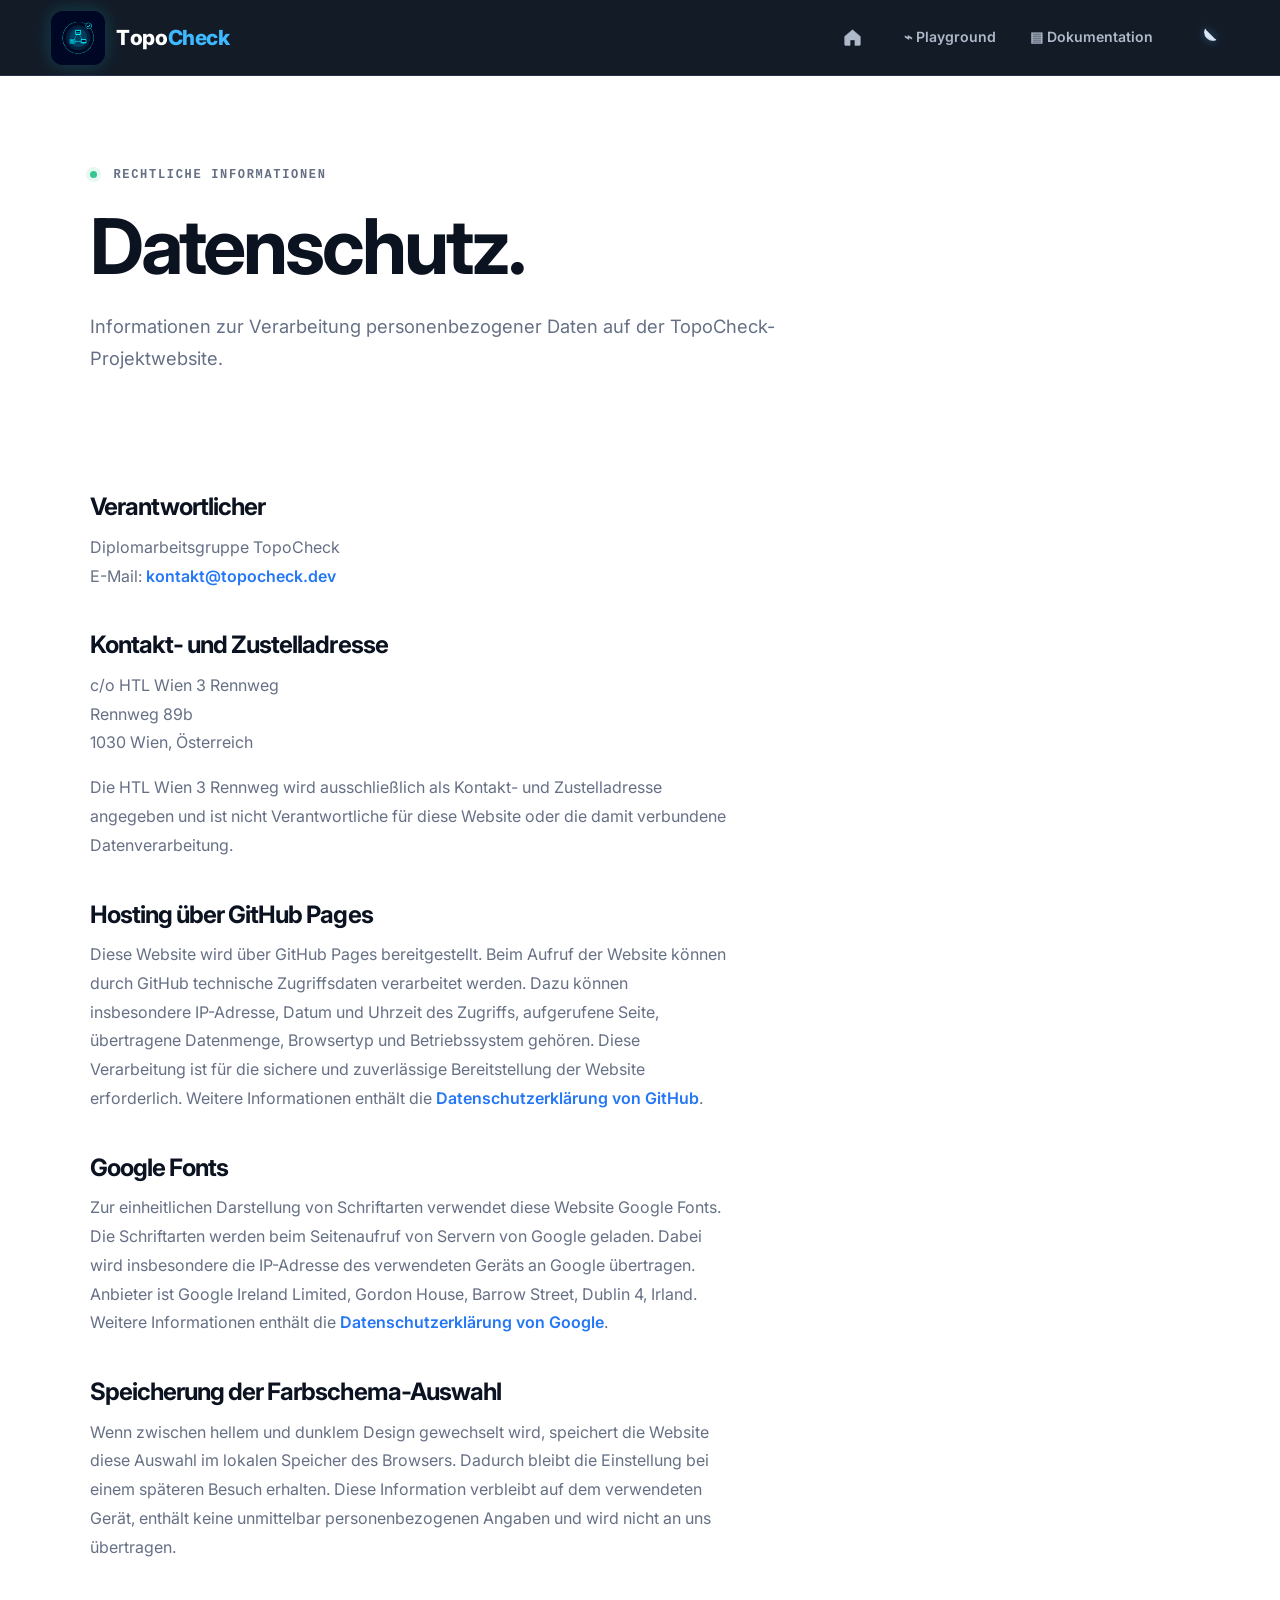
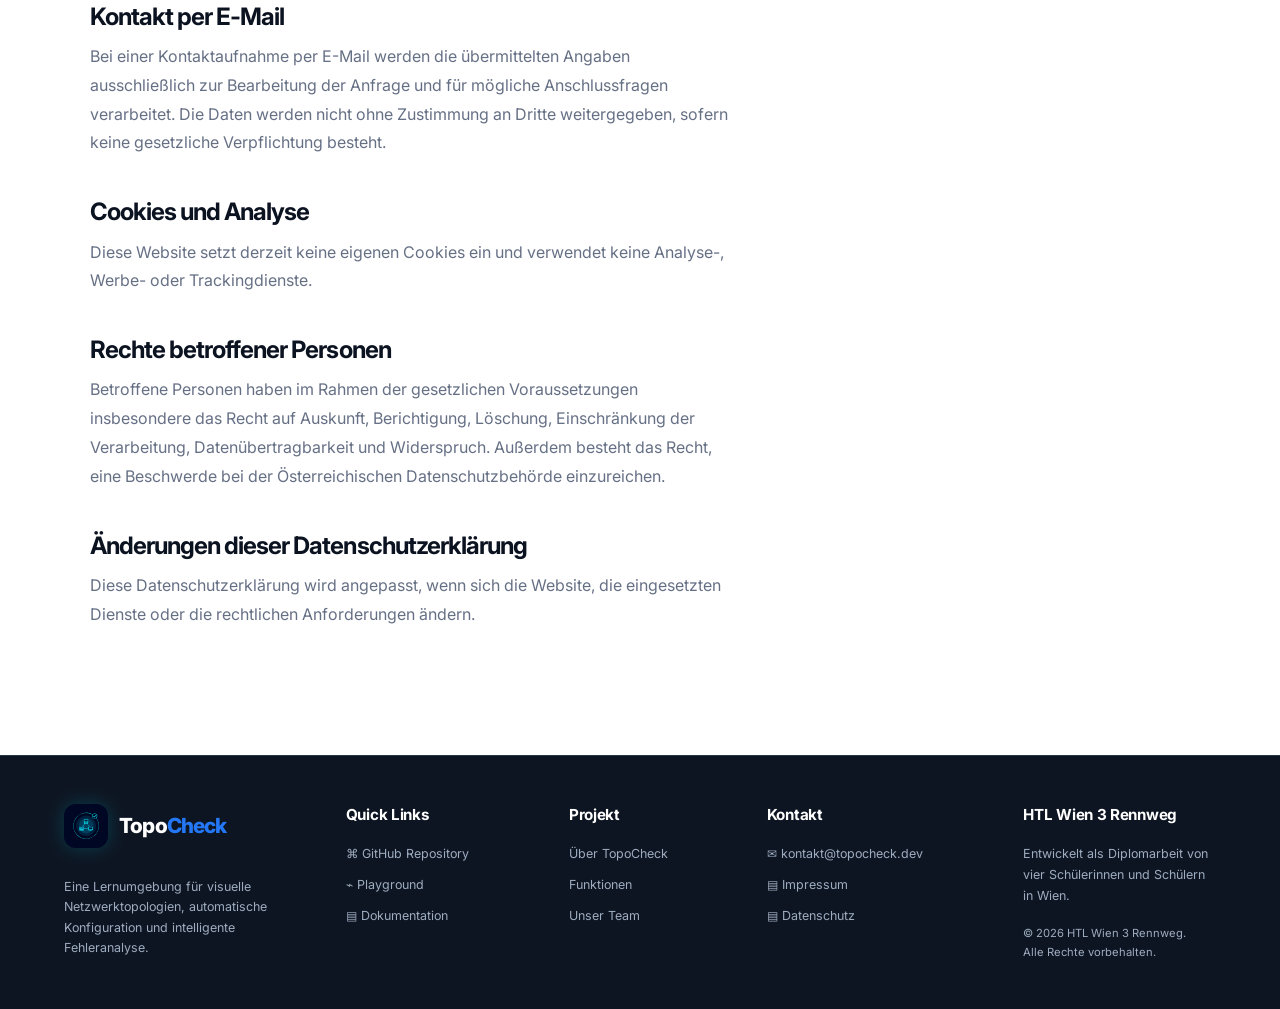
==== datenschutz/index.html @ 65809955 "hintergrund effekt wieder entfernt" ====
<!DOCTYPE html>
<html lang="de">
<head>
    <meta charset="UTF-8">
    <meta name="viewport" content="width=device-width, initial-scale=1.0">
    <meta name="description" content="Datenschutzerklärung der TopoCheck Projektwebsite.">
    <title>Datenschutz | TopoCheck</title>
    <link rel="icon" href="../assets/images/logo/TopoCheck_Logo_mitHintergrund.svg" type="image/svg+xml">
    <link rel="preconnect" href="https://fonts.googleapis.com">
    <link rel="preconnect" href="https://fonts.gstatic.com" crossorigin>
    <link href="https://fonts.googleapis.com/css2?family=IBM+Plex+Mono:wght@400;500;600&family=Inter:wght@400;500;600;700;800&display=swap" rel="stylesheet">
    <link rel="stylesheet" href="../assets/css/base.css?v=20260817-5">
    <link rel="stylesheet" href="../assets/css/components.css?v=20260817-3">
    <link rel="stylesheet" href="../assets/css/animations.css?v=20260816-4">
    <link rel="stylesheet" href="../assets/css/responsive.css?v=20260816-3">
    <script src="../assets/js/main.js?v=20260817-3" defer></script>
</head>
<body>
    <header class="site-header"><a class="brand" href="../" aria-label="TopoCheck Startseite"><img
                class="brand-logo" src="../assets/images/logo/TopoCheck_Logo_mitHintergrund.svg" alt=""><span class="brand-text"><span>T</span><span>o</span><span>p</span><span>o</span><span>C</span><span>h</span><span>e</span><span>c</span><span>k</span></span></a><button
            class="menu-button" type="button" aria-label="Navigation öffnen" aria-expanded="false"
            aria-controls="main-navigation"><span></span><span></span><span></span></button>
        <nav class="main-nav" id="main-navigation"><a class="nav-home" href="../" aria-label="Startseite" title="Startseite"><svg viewBox="0 0 24 24" aria-hidden="true"><path d="M3 10.8 12 3l9 7.8v9.1a1.1 1.1 0 0 1-1.1 1.1h-5.2v-6.2H9.3V21H4.1A1.1 1.1 0 0 1 3 19.9Z"></path></svg></a><a href="../playground/">⌁ Playground</a><a href="../docs/">▤ Dokumentation</a></nav>
    </header>
    <main>
        <section class="page-hero">
            <p class="eyebrow"><span></span> RECHTLICHE INFORMATIONEN</p>
            <h1>Datenschutz.</h1>
            <p>Informationen zur Verarbeitung personenbezogener Daten auf der TopoCheck-Projektwebsite.</p>
        </section>
        <section class="legal-content">
            <h2>Verantwortlicher</h2>
            <p>Diplomarbeitsgruppe TopoCheck<br>E-Mail: <a href="mailto:kontakt@topocheck.dev">kontakt@topocheck.dev</a></p>

            <h2>Kontakt- und Zustelladresse</h2>
            <p>c/o HTL Wien 3 Rennweg<br>Rennweg 89b<br>1030 Wien, Österreich</p>
            <p>Die HTL Wien 3 Rennweg wird ausschließlich als Kontakt- und Zustelladresse angegeben und ist nicht Verantwortliche für diese Website oder die damit verbundene Datenverarbeitung.</p>

            <h2>Hosting über GitHub Pages</h2>
            <p>Diese Website wird über GitHub Pages bereitgestellt. Beim Aufruf der Website können durch GitHub technische Zugriffsdaten verarbeitet werden. Dazu können insbesondere IP-Adresse, Datum und Uhrzeit des Zugriffs, aufgerufene Seite, übertragene Datenmenge, Browsertyp und Betriebssystem gehören. Diese Verarbeitung ist für die sichere und zuverlässige Bereitstellung der Website erforderlich. Weitere Informationen enthält die <a href="https://docs.github.com/de/site-policy/privacy-policies/github-general-privacy-statement">Datenschutzerklärung von GitHub</a>.</p>

            <h2>Google Fonts</h2>
            <p>Zur einheitlichen Darstellung von Schriftarten verwendet diese Website Google Fonts. Die Schriftarten werden beim Seitenaufruf von Servern von Google geladen. Dabei wird insbesondere die IP-Adresse des verwendeten Geräts an Google übertragen. Anbieter ist Google Ireland Limited, Gordon House, Barrow Street, Dublin 4, Irland. Weitere Informationen enthält die <a href="https://policies.google.com/privacy?hl=de">Datenschutzerklärung von Google</a>.</p>

            <h2>Speicherung der Farbschema-Auswahl</h2>
            <p>Wenn zwischen hellem und dunklem Design gewechselt wird, speichert die Website diese Auswahl im lokalen Speicher des Browsers. Dadurch bleibt die Einstellung bei einem späteren Besuch erhalten. Diese Information verbleibt auf dem verwendeten Gerät, enthält keine unmittelbar personenbezogenen Angaben und wird nicht an uns übertragen.</p>

            <h2>Kontakt per E-Mail</h2>
            <p>Bei einer Kontaktaufnahme per E-Mail werden die übermittelten Angaben ausschließlich zur Bearbeitung der Anfrage und für mögliche Anschlussfragen verarbeitet. Die Daten werden nicht ohne Zustimmung an Dritte weitergegeben, sofern keine gesetzliche Verpflichtung besteht.</p>

            <h2>Cookies und Analyse</h2>
            <p>Diese Website setzt derzeit keine eigenen Cookies ein und verwendet keine Analyse-, Werbe- oder Trackingdienste.</p>

            <h2>Rechte betroffener Personen</h2>
            <p>Betroffene Personen haben im Rahmen der gesetzlichen Voraussetzungen insbesondere das Recht auf Auskunft, Berichtigung, Löschung, Einschränkung der Verarbeitung, Datenübertragbarkeit und Widerspruch. Außerdem besteht das Recht, eine Beschwerde bei der Österreichischen Datenschutzbehörde einzureichen.</p>

            <h2>Änderungen dieser Datenschutzerklärung</h2>
            <p>Diese Datenschutzerklärung wird angepasst, wenn sich die Website, die eingesetzten Dienste oder die rechtlichen Anforderungen ändern.</p>
        </section>
    </main>
    <footer class="site-footer">
        <div class="footer-column footer-about"><a class="brand" href="../"><img class="brand-logo" src="../assets/images/logo/TopoCheck_Logo_mitHintergrund.svg" alt=""><span>Topo<em>Check</em></span></a><p>Eine Lernumgebung für visuelle Netzwerktopologien, automatische Konfiguration und intelligente Fehleranalyse.</p></div>
        <div class="footer-column"><h3>Quick Links</h3><a href="https://github.com/TopoCheck/TopoCheck-Website">⌘ GitHub Repository</a><a href="../playground/">⌁ Playground</a><a href="../docs/">▤ Dokumentation</a></div>
        <div class="footer-column"><h3>Projekt</h3><a href="../#projekt">Über TopoCheck</a><a href="../#funktionen">Funktionen</a><a href="../#team">Unser Team</a></div>
        <div class="footer-column"><h3>Kontakt</h3><a href="mailto:kontakt@topocheck.dev">✉ kontakt@topocheck.dev</a><a href="../impressum/">▤ Impressum</a><a href="./">▤ Datenschutz</a></div>
        <div class="footer-column"><h3>HTL Wien 3 Rennweg</h3><p>Entwickelt als Diplomarbeit von vier Schülerinnen und Schülern in Wien.</p><p class="copyright">© <span data-current-year>2026</span> HTL Wien 3 Rennweg.<br>Alle Rechte vorbehalten.</p></div>
    </footer>
</body>
</html>
---- assets/css/base.css ----
:root {
    /* Schriftarten */
    --font-main: "Inter", Arial, Helvetica, sans-serif;
    --font-code: "JetBrains Mono", Consolas, monospace;

    /* Farben */
    --ink: #0b1220;
    --muted: #667085;
    --line: #e4e9f0;

    --blue: #2477f5;
    --blue-dark: #125fd3;
    --cyan: #54d6e8;
    --green: #35c68f;

    --white: #ffffff;
    --soft: #f5f8fc;
    --navy: #0d1728;

    --surface: #ffffff;
    --surface-secondary: #f5f8fc;

    --header-background: rgba(255, 255, 255, 0.92);

    /* Layout */
    --shadow: 0 24px 70px rgba(25, 46, 80, 0.16);
    --radius: 16px;
    --max: 1220px;
}

/* Dunkelmodus */

[data-theme="dark"] {
    color-scheme: dark;

    --ink: #edf3fc;
    --muted: #a2afc2;
    --line: #29374c;

    --blue: #5a9cff;
    --blue-dark: #3182f6;
    --cyan: #62dbea;
    --green: #50d5a2;

    --white: #0b1321;
    --soft: #111b2b;
    --navy: #080e19;

    --surface: #101a2a;
    --surface-secondary: #111b2b;

    --header-background: rgba(11, 19, 33, 0.92);

    --shadow: 0 24px 70px rgba(0, 0, 0, 0.35);
}

/* Allgemeine Einstellungen */

* {
    box-sizing: border-box;
}

html {
    scroll-behavior: smooth;
    scroll-padding-top: 90px;
}

body {
    margin: 0;

    color: var(--ink);
    background: var(--white);

    font-family: var(--font-main);
    font-size: 16px;
    font-weight: 400;
    line-height: 1.6;

    transition:
        color 0.25s ease,
        background-color 0.25s ease;
}

a {
    color: inherit;
    text-decoration: none;
}

button,
input,
select,
textarea {
    font-family: var(--font-main);
}

button {
    color: inherit;
}

img {
    display: block;
    max-width: 100%;
}

/* Überschriften */

h1,
h2,
h3,
h4,
h5,
h6 {
    margin-top: 0;

    font-family: var(--font-main);
    font-weight: 700;
    line-height: 1.1;
    letter-spacing: -0.04em;
}

h1 {
    font-size: clamp(3rem, 6vw, 5.2rem);
}

h2 {
    font-size: clamp(2.25rem, 4vw, 3.9rem);
}

h3 {
    letter-spacing: -0.02em;
}

h1 em,
h2 em,
.brand em {
    color: var(--blue);
    font-style: normal;
}

/* Absätze */

p {
    margin-top: 0;
}

/* Technische Schrift */

code,
pre,
kbd,
samp,
.eyebrow,
.section-label,
.panel-label,
.window-bar,
.valid-badge,
.technology-row span,
.device small,
.demo-node small,
.added-node small {
    font-family: var(--font-code);
}

code {
    font-size: 0.9em;
    font-weight: 500;
}

pre {
    font-family: var(--font-code);
    font-size: 0.85rem;
    font-weight: 400;
    line-height: 1.7;
    tab-size: 4;
}

pre code {
    font: inherit;
}

/* Allgemeine Seitenbereiche */

.section {
    padding: 110px max(6vw, 24px);
}

.soft {
    background: var(--soft);
}

/* Kleine Beschriftungen */

.section-label,
.panel-label {
    color: #65758d;

    font-family: var(--font-code);
    font-size: 0.73rem;
    font-weight: 600;
    line-height: 1.3;
    letter-spacing: 0.15em;
}

.eyebrow {
    font-family: var(--font-code);
    font-size: 0.75rem;
    font-weight: 600;
    letter-spacing: 0.14em;
}

.muted {
    color: var(--muted);
}

/* Textauswahl */

::selection {
    color: #0b1220;
    background: #cfe3ff;
}

/* Tastaturfokus */

:focus-visible {
    outline: 3px solid rgba(36, 119, 245, 0.32);
    outline-offset: 3px;
}

/* Dunkelmodus: Homepage */

[data-theme="dark"] .hero {
    background:
        linear-gradient(145deg,
            #0b1321 55%,
            #101d31);
}

[data-theme="dark"] .feature-card,
[data-theme="dark"] .team-card,
[data-theme="dark"] .button.secondary,
[data-theme="dark"] .technology-row span {
    background: var(--surface);
    border-color: var(--line);
}

[data-theme="dark"] .feature-card:hover,
[data-theme="dark"] .team-card:hover {
    box-shadow: 0 18px 40px rgba(0, 0, 0, 0.28);
}

[data-theme="dark"] .feature-card i {
    color: var(--blue);
    background: rgba(90, 156, 255, 0.12);
}

[data-theme="dark"] .path-card:not(.dark) {
    background:
        linear-gradient(145deg,
            #101a2a,
            #142238);

    border-color: var(--line);
}

[data-theme="dark"] .team-card div {
    color: #76adff;

    background:
        linear-gradient(145deg,
            #172a43,
            #1c3658);
}

/* Dunkelmodus: Playground */

[data-theme="dark"] .subpage {
    background: #0b1321;
}

[data-theme="dark"] .roadmap {
    background: #0b1321;
}

[data-theme="dark"] .roadmap-grid article {
    background: #111b2b;
}

/* Dunkelmodus: Dokumentation */

[data-theme="dark"] .docs-page {
    background: #0b1321;
}

[data-theme="dark"] .docs-sidebar nav a {
    color: var(--muted);
}

[data-theme="dark"] .docs-sidebar nav a:hover,
[data-theme="dark"] .docs-sidebar nav a.active {
    color: var(--blue);
    background: rgba(90, 156, 255, 0.12);
}

[data-theme="dark"] .docs-search input {
    color: var(--ink);
    background: var(--surface);
    border-color: var(--line);
}

[data-theme="dark"] .info-box {
    background: #111d30;
}

[data-theme="dark"] .doc-tags span {
    background: var(--surface);
    border-color: var(--line);
}

[data-theme="dark"] .no-results {
    background: var(--surface-secondary);
}

[data-theme="dark"] .docs-status {
    color: #f9cb69;
    background: rgba(249, 203, 105, 0.12);
}

/* Bewegungen reduzieren */

@media (prefers-reduced-motion: reduce) {
    html {
        scroll-behavior: auto;
    }

    body {
        transition: none;
    }

}
---- assets/css/components.css ----
/* Header */

.site-header {
    position: sticky;
    top: 0;
    z-index: 50;

    display: grid;
    grid-template-columns: 1fr auto auto;
    align-items: center;
    column-gap: 32px;

    height: 76px;
    padding: 0 max(4vw, 20px);

    color: #f3f7fc;
    background: rgba(10, 18, 31, 0.96);
    border-bottom: 1px solid #243249;

    backdrop-filter: blur(16px);

    transition:
        background-color 0.25s ease,
        border-color 0.25s ease;
}

/* Logo */

.brand {
    display: flex;
    align-items: center;
    justify-self: start;
    gap: 11px;

    font-family: var(--font-main);
    font-size: 1.3rem;
    font-weight: 800;
    letter-spacing: -0.04em;
}

.brand-logo {
    width: 44px;
    height: 44px;
    object-fit: contain;
    border-radius: 12px;
    image-rendering: auto;
    filter: contrast(1.12) saturate(1.12);
    box-shadow: 0 0 18px rgba(25, 210, 238, .2);
}

.site-header .brand-logo {
    width: 54px;
    height: 54px;
}

.site-header .brand-text {
    display: flex;
    gap: .02em;
}

.site-header .brand-text > span {
    display: inline-block;
    color: #ffffff;
    animation: brand-float 6s ease-in-out infinite;
}

.site-header .brand-text > span:nth-child(n + 5) {
    color: #3eb8ff;
}

.site-header .brand-text > span:nth-child(2) { animation-delay: .3s; }
.site-header .brand-text > span:nth-child(3) { animation-delay: .6s; }
.site-header .brand-text > span:nth-child(4) { animation-delay: .9s; }
.site-header .brand-text > span:nth-child(5) { animation-delay: 1.2s; }
.site-header .brand-text > span:nth-child(6) { animation-delay: 1.5s; }
.site-header .brand-text > span:nth-child(7) { animation-delay: 1.8s; }
.site-header .brand-text > span:nth-child(8) { animation-delay: 2.1s; }
.site-header .brand-text > span:nth-child(9) { animation-delay: 2.4s; }

@keyframes brand-float {
    0%, 100% { transform: translateY(0); }
    50% { transform: translateY(-10px); }
}

/* Hauptnavigation */

.main-nav {
    display: flex;
    align-items: center;
    justify-content: flex-end;
    gap: 30px;

    font-family: var(--font-main);
    font-size: 0.88rem;
    font-weight: 600;
}

.main-nav a {
    display: inline-flex;
    align-items: center;
    gap: 7px;

    padding: 9px 2px;

    color: #aeb9ca;
    white-space: nowrap;

    transition: color 0.2s ease;
}

.main-nav a:hover,
.main-nav a.active {
    color: #ffffff;
}

.main-nav .nav-home {
    padding: 9px;
}

.nav-home svg {
    width: 21px;
    height: 21px;
    fill: currentColor;
    stroke: currentColor;
    stroke-width: 0.5;
}

.main-nav .nav-contact {
    padding: 9px 16px;

    border: 1px solid var(--line);
    border-radius: 9px;

    transition:
        color 0.2s ease,
        border-color 0.2s ease,
        background-color 0.2s ease;
}

.main-nav .nav-contact:hover {
    color: var(--blue);
    background: rgba(36, 119, 245, 0.06);
    border-color: var(--blue);
}

/* Hell-/Dunkelmodus-Schalter */

.theme-toggle {
    display: grid;
    place-items: center;
    justify-self: start;

    width: 42px;
    height: 42px;
    padding: 0;

    color: #dce6f5;
    background: transparent;

    border: 0;
    border-radius: 10px;

    cursor: pointer;

    transition:
        color 0.2s ease,
        background-color 0.2s ease,
        border-color 0.2s ease,
        transform 0.2s ease;
}

.theme-toggle:hover {
    color: var(--blue);
    border-color: var(--blue);

    transform: translateY(-1px);
}

.theme-toggle svg {
    width: 20px;
    height: 20px;

    fill: none;
    stroke: currentColor;
    stroke-width: 1.8;
    stroke-linecap: round;
    stroke-linejoin: round;
}

.theme-toggle .moon-icon {
    display: block;
    width: 23px;
    height: 23px;
    fill: currentColor;
    stroke: currentColor;
    stroke-width: 1.2;
    filter: drop-shadow(0 0 4px rgba(62, 184, 255, 0.45));
}

.theme-toggle .sun-icon {
    display: none;
}

[data-theme="dark"] .theme-toggle .moon-icon {
    display: none;
}

[data-theme="dark"] .theme-toggle .sun-icon {
    display: block;
}

/* Mobiler Menübutton */

.menu-button {
    display: none;

    width: 42px;
    height: 42px;
    padding: 0;

    background: var(--surface);
    border: 1px solid var(--line);
    border-radius: 9px;

    cursor: pointer;

    place-content: center;
    gap: 4px;
}

.menu-button span {
    display: block;

    width: 18px;
    height: 2px;

    background: var(--ink);
    border-radius: 2px;
}

/* Buttons */

.button-row {
    display: flex;
    flex-wrap: wrap;
    gap: 12px;
}

.button {
    display: inline-flex;
    align-items: center;
    justify-content: center;
    gap: 20px;

    padding: 14px 20px;

    border-radius: 10px;

    font-family: var(--font-main);
    font-size: 0.9rem;
    font-weight: 600;

    transition:
        color 0.2s ease,
        background-color 0.2s ease,
        border-color 0.2s ease,
        transform 0.2s ease,
        box-shadow 0.2s ease;
}

.button.primary {
    color: #ffffff;
    background: var(--blue);

    box-shadow:
        0 10px 25px rgba(36, 119, 245, 0.24);
}

.button.primary:hover {
    background: var(--blue-dark);
    transform: translateY(-2px);
}

.button.secondary {
    color: var(--ink);
    background: var(--surface);

    border: 1px solid var(--line);
}

.button.secondary:hover {
    color: var(--blue);
    border-color: var(--blue);

    transform: translateY(-2px);
}

/* Bereichsüberschriften */

.section-heading {
    display: flex;
    align-items: end;
    justify-content: space-between;
    gap: 40px;

    max-width: var(--max);
    margin: 0 auto 54px;
}

.section-heading>p {
    max-width: 390px;
    margin-bottom: 14px;

    color: var(--muted);
}

/* Unterseiten-Header */

.page-hero {
    max-width: 1000px;
    padding: 90px max(7vw, 24px) 60px;
}

.page-hero h1 {
    margin: 20px 0;
}

.page-hero>p:last-child {
    max-width: 760px;

    color: var(--muted);

    font-size: 1.15rem;
    line-height: 1.75;
}

.legal-content {
    max-width: 820px;
    padding: 0 max(7vw, 24px) 110px;
}

.legal-content h2 {
    margin: 42px 0 12px;
    font-size: 1.5rem;
}

.legal-content p {
    color: var(--muted);
    line-height: 1.8;
}

.legal-content a {
    color: var(--blue);
    font-weight: 600;
}

/* Kleine technische Überschrift */

.eyebrow {
    color: var(--muted);

    font-family: var(--font-code);
    font-size: 0.75rem;
    font-weight: 600;
    letter-spacing: 0.14em;
}

.eyebrow span {
    display: inline-block;

    width: 7px;
    height: 7px;
    margin-right: 8px;

    background: var(--green);
    border-radius: 50%;

    box-shadow:
        0 0 0 4px rgba(53, 198, 143, 0.12);
}

/* Footer */

.site-footer {
    display: grid;
    grid-template-columns: 1.3fr .95fr .8fr 1.15fr 1.15fr;
    align-items: start;
    gap: clamp(28px, 5vw, 72px);

    padding: 48px max(5vw, 24px);

    color: #9eacbf;
    background: #0d1522;

    border-top: 1px solid #26354a;

    font-family: var(--font-main);
    font-size: 0.78rem;

    transition:
        color 0.25s ease,
        background-color 0.25s ease,
        border-color 0.25s ease;
}

.site-footer .brand {
    color: #ffffff;
    margin-bottom: 18px;
}

.footer-column {
    display: flex;
    flex-direction: column;
    align-items: flex-start;
    gap: 11px;
}

.footer-column h3 {
    margin: 3px 0 10px;
    color: #ffffff;
    font-size: .95rem;
}

.footer-column p {
    margin: 0;
    line-height: 1.65;
}

.footer-column a:not(.brand) {
    color: #9eacbf;
    transition: color .2s ease;
}

.footer-column a:not(.brand):hover {
    color: #61b5ff;
}

.footer-about p {
    max-width: 310px;
}

.footer-column .copyright {
    margin-top: 7px;
    font-size: .7rem;
}

/* Tablet und mobile Navigation */

@media (max-width: 950px) {
    .site-header {
        display: flex;
        gap: 10px;

        height: 68px;
    }

    .brand {
        order: 1;

        justify-self: auto;
        margin-right: auto;
    }

    .theme-toggle {
        order: 2;

        justify-self: auto;

        width: 40px;
        height: 40px;
    }

    .menu-button {
        order: 3;

        display: grid;
    }

    .main-nav {
        position: absolute;
        top: 67px;
        right: 18px;
        left: 18px;

        order: 4;

        display: none;
        flex-direction: column;
        align-items: stretch;
        gap: 2px;

        padding: 12px;

        background: var(--surface);
        border: 1px solid var(--line);
        border-radius: 12px;

        box-shadow: var(--shadow);
    }

    .main-nav.open {
        display: flex;
    }

    .main-nav a {
        padding: 11px 12px;
    }

    .main-nav .nav-contact {
        padding: 11px 12px;
    }

    .section-heading {
        flex-direction: column;
        align-items: flex-start;
    }
}

/* Smartphone */

@media (max-width: 620px) {
    .page-hero {
        padding:
            68px 22px 38px;
    }

    .button-row {
        flex-direction: column;
    }

    .button {
        width: 100%;
    }

    .site-footer {
        grid-template-columns: 1fr;
        gap: 34px;
    }

    .site-footer .brand {
        justify-content: flex-start;
        margin-right: 0;
    }
}

/* Kleine Smartphones */

@media (max-width: 420px) {
    .site-header {
        padding-right: 14px;
        padding-left: 14px;
    }

    .brand {
        font-size: 1.1rem;
    }

    .brand-logo {
        width: 34px;
        height: 34px;
    }

    .site-header .brand-logo {
        width: 42px;
        height: 42px;
    }

    .theme-toggle,
    .menu-button {
        width: 38px;
        height: 38px;
    }
}

/* Reduzierte Animationen */

@media (prefers-reduced-motion: reduce) {

    .button,
    .theme-toggle,
    .main-nav a,
    .site-header,
    .site-footer {
        transition: none;
    }

    .site-header .brand-text > span {
        animation: none;
    }
}
---- assets/css/animations.css ----
.reveal {
    opacity: 0;
    transform: translateY(28px);
    transition: opacity .7s ease, transform .7s ease
}

.reveal.visible {
    opacity: 1;
    transform: translateY(0)
}

.reveal-delay {
    transition-delay: .14s
}

/* Einheitlicher, weicher Leuchteffekt für alle Schaltflächen */

.button,
button {
    transition-property: color, background-color, border-color, transform, box-shadow, filter;
    transition-duration: .9s;
    transition-timing-function: ease-in-out;
    transition-delay: 0s;
}

.button:hover,
button:not(:disabled):hover {
    box-shadow: 0 10px 26px rgba(36, 119, 245, .22), 0 0 16px rgba(32, 184, 235, .16);
    filter: brightness(1.025);
}

/* Direkte Hover-Hervorhebung für sekundäre Karten und Auswahlkästchen */

.feature-card,
.team-card,
.path-card,
.device-tool {
    transition-property: color, background-color, border-color, transform, box-shadow, filter;
    transition-duration: .45s;
    transition-timing-function: ease-in-out;
    transition-delay: 0s;
}

.feature-card:hover,
.team-card:hover,
.path-card:hover,
.device-tool:not(:disabled):hover {
    border-color: rgba(36, 119, 245, .5);
    box-shadow: 0 18px 42px rgba(25, 65, 125, .16), 0 0 18px rgba(36, 119, 245, .1);
    filter: brightness(1.025);
    transform: translateY(-5px);
}

@media(prefers-reduced-motion:reduce) {
    html {
        scroll-behavior: auto
    }

    .reveal {
        opacity: 1;
        transform: none;
        transition: none
    }

    .button,
    button,
    .feature-card,
    .team-card,
    .path-card,
    .device-tool,
    .technology-row span {
        transition: none
    }
}
---- assets/css/responsive.css ----
@media(max-width:950px) {
    .menu-button {
        display: grid
    }

    .main-nav {
        display: none;
        position: absolute;
        top: 67px;
        left: auto;
        right: 18px;
        width: max-content;
        max-width: calc(100vw - 36px);
        padding: 12px;
        background: var(--surface);
        border: 1px solid var(--line);
        border-radius: 12px;
        box-shadow: var(--shadow);
        flex-direction: column;
        align-items: stretch;
        gap: 2px
    }

    .main-nav.open {
        display: flex
    }

    .main-nav a,
    .main-nav a.active {
        padding: 11px 12px;
        color: var(--blue)
    }

    .main-nav a.nav-home {
        color: var(--blue);
    }

    .main-nav a.nav-home::after {
        content: "Home";
        margin-left: 7px;
    }

    .hero {
        grid-template-columns: 1fr
    }

    .topology-window,
    .hero-logo-showcase {
        max-width: 680px;
        width: 100%;
        justify-self: center;
        transform: none
    }

    .intro {
        grid-template-columns: 1fr;
        gap: 20px
    }

    .intro-copy {
        padding-top: 0
    }

    .feature-grid,
    .team-grid,
    .roadmap-grid {
        grid-template-columns: 1fr 1fr
    }

    .section-heading {
        align-items: start;
        flex-direction: column
    }

    .path-grid {
        grid-template-columns: 1fr
    }

    .playground-shell {
        grid-template-columns: 150px 1fr;
        grid-template-rows: auto auto auto
    }

    .property-panel {
        grid-column: 1/3;
        border-left: 0;
        border-top: 1px solid #29374e;
        display: grid;
        grid-template-columns: repeat(3, 1fr);
        gap: 12px
    }

    .development-note {
        margin-top: 0
    }

    .output-panel {
        grid-column: 1/3
    }

    .docs-layout {
        grid-template-columns: 220px minmax(0, 1fr);
        gap: 35px
    }

    .site-footer {
        grid-template-columns: repeat(2, 1fr);
        gap: 38px
    }

    .site-footer .brand {
        justify-content: flex-start
    }
}

@media(max-width:620px) {
    .site-header {
        height: 68px
    }

    .section {
        padding: 78px 22px
    }

    .site-footer {
        grid-template-columns: 1fr;
        gap: 34px;
    }

    .hero {
        padding: 65px 22px
    }

    .button-row {
        flex-direction: column
    }

    .hero-stats {
        justify-content: space-between;
        gap: 10px
    }

    .hero-stats span {
        display: flex;
        flex-direction: column
    }

    .topology-window {
        height: 375px
    }

    .hero-logo-showcase {
        max-width: 440px;
    }

    .topology-graph {
        inset-inline: 8px
    }

    .device {
        width: 104px;
        padding: 8px
    }

    .router,
    .switch {
        left: calc(50% - 52px)
    }

    .client-a {
        left: calc(20% - 52px)
    }

    .client-b {
        left: calc(80% - 52px)
    }

    .feature-grid,
    .team-grid,
    .roadmap-grid {
        grid-template-columns: 1fr
    }

    .path-card {
        padding: 30px;
        min-height: 310px
    }

    .page-hero {
        padding: 68px 22px 38px
    }

    .playground-shell {
        margin: 0 12px 70px;
        display: block
    }

    .tool-panel {
        display: grid;
        grid-template-columns: repeat(3, 1fr);
        gap: 7px
    }

    .tool-panel .panel-label,
    .tool-panel .panel-hint {
        grid-column: 1/4
    }

    .device-tool {
        margin: 0;
        justify-content: center
    }

    .workspace {
        min-height: 420px
    }

    .property-panel {
        display: block
    }

    .output-panel {
        min-height: 180px
    }

    .docs-layout {
        display: block;
        padding: 35px 22px 80px
    }

    .docs-sidebar {
        position: static;
        max-height: none;
        padding: 0 0 35px
    }

    .docs-sidebar nav {
        display: grid;
        grid-template-columns: 1fr 1fr
    }

    .docs-sidebar nav p {
        grid-column: 1/3
    }

    .docs-content h2 {
        margin-top: 55px
    }
}
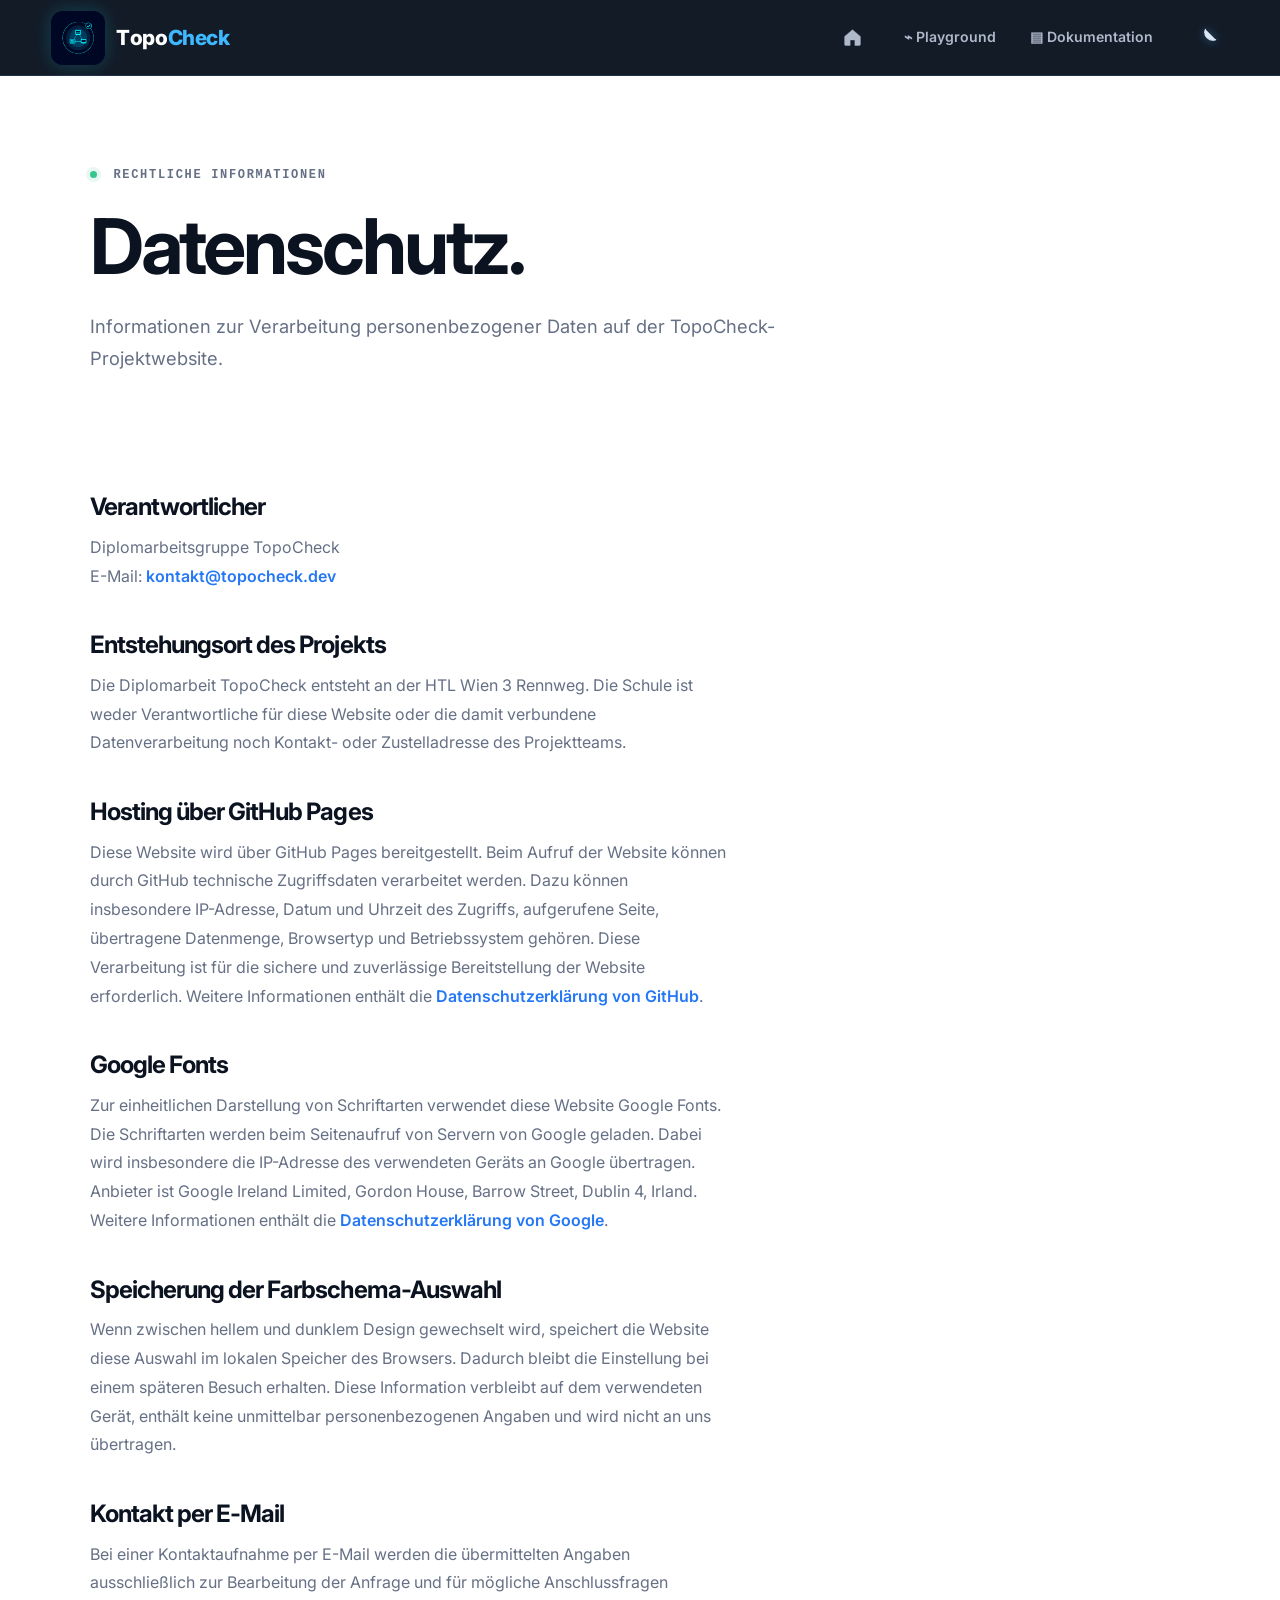
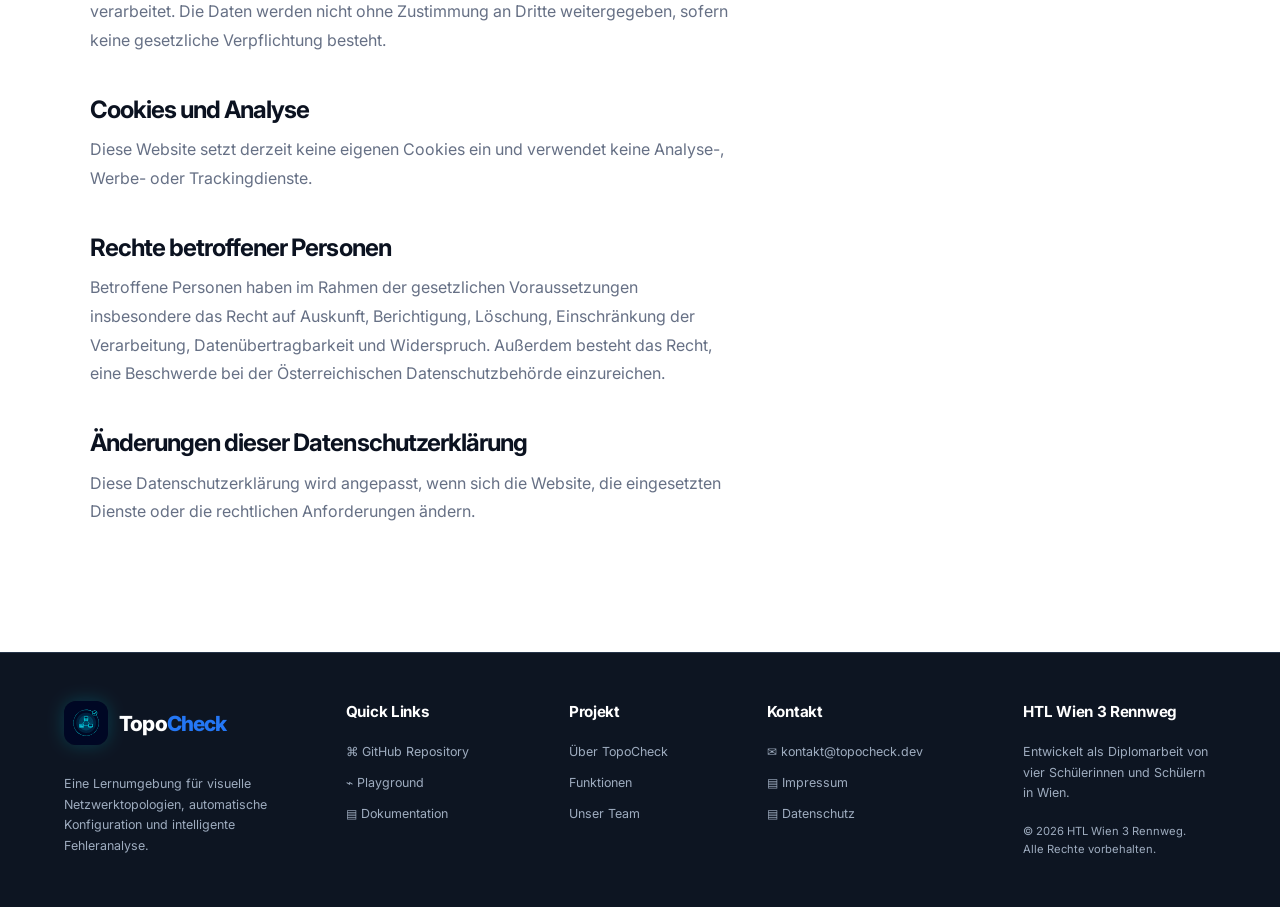
==== commit c4ebdc93: "Update privacy policy project address wording" ====
--- a/datenschutz/index.html
+++ b/datenschutz/index.html
@@ -32,9 +32,8 @@
             <h2>Verantwortlicher</h2>
             <p>Diplomarbeitsgruppe TopoCheck<br>E-Mail: <a href="mailto:kontakt@topocheck.dev">kontakt@topocheck.dev</a></p>
 
-            <h2>Kontakt- und Zustelladresse</h2>
-            <p>c/o HTL Wien 3 Rennweg<br>Rennweg 89b<br>1030 Wien, Österreich</p>
-            <p>Die HTL Wien 3 Rennweg wird ausschließlich als Kontakt- und Zustelladresse angegeben und ist nicht Verantwortliche für diese Website oder die damit verbundene Datenverarbeitung.</p>
+            <h2>Entstehungsort des Projekts</h2>
+            <p>Die Diplomarbeit TopoCheck entsteht an der HTL Wien 3 Rennweg. Die Schule ist weder Verantwortliche für diese Website oder die damit verbundene Datenverarbeitung noch Kontakt- oder Zustelladresse des Projektteams.</p>
 
             <h2>Hosting über GitHub Pages</h2>
             <p>Diese Website wird über GitHub Pages bereitgestellt. Beim Aufruf der Website können durch GitHub technische Zugriffsdaten verarbeitet werden. Dazu können insbesondere IP-Adresse, Datum und Uhrzeit des Zugriffs, aufgerufene Seite, übertragene Datenmenge, Browsertyp und Betriebssystem gehören. Diese Verarbeitung ist für die sichere und zuverlässige Bereitstellung der Website erforderlich. Weitere Informationen enthält die <a href="https://docs.github.com/de/site-policy/privacy-policies/github-general-privacy-statement">Datenschutzerklärung von GitHub</a>.</p>
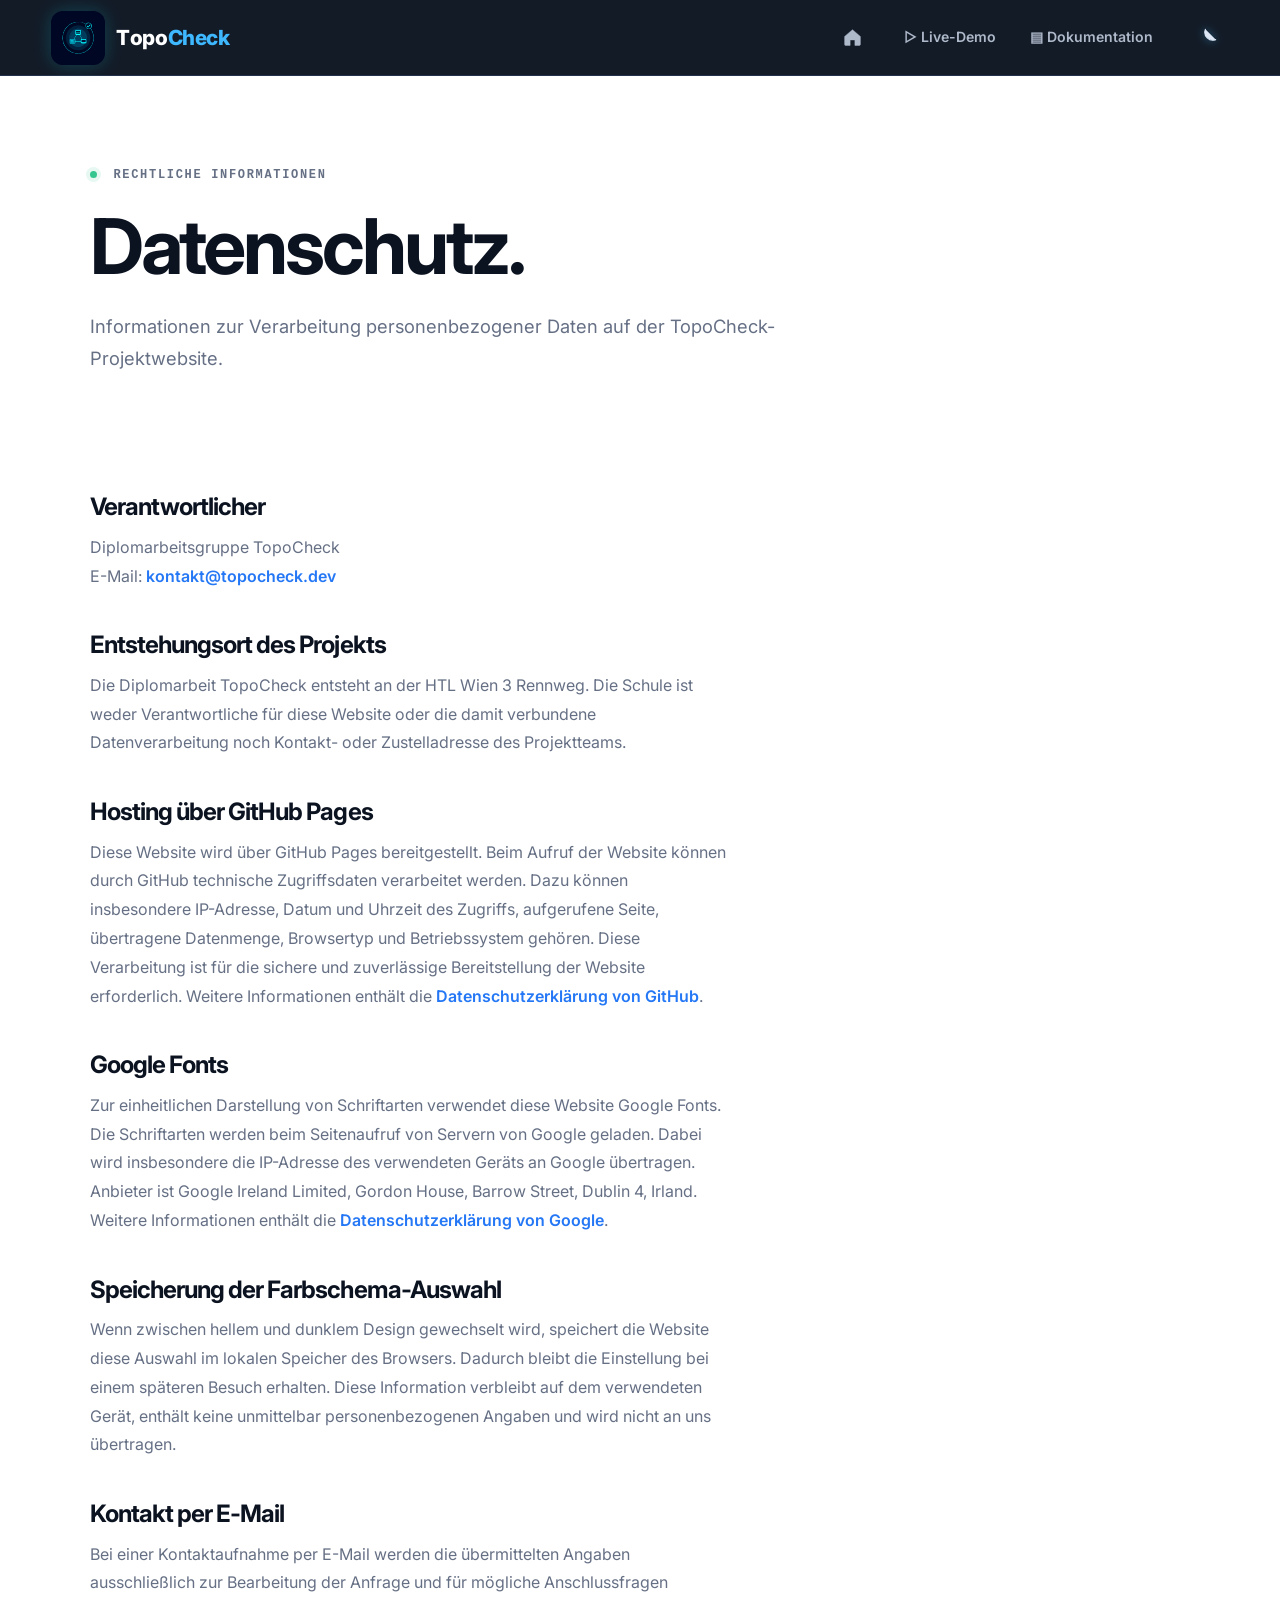
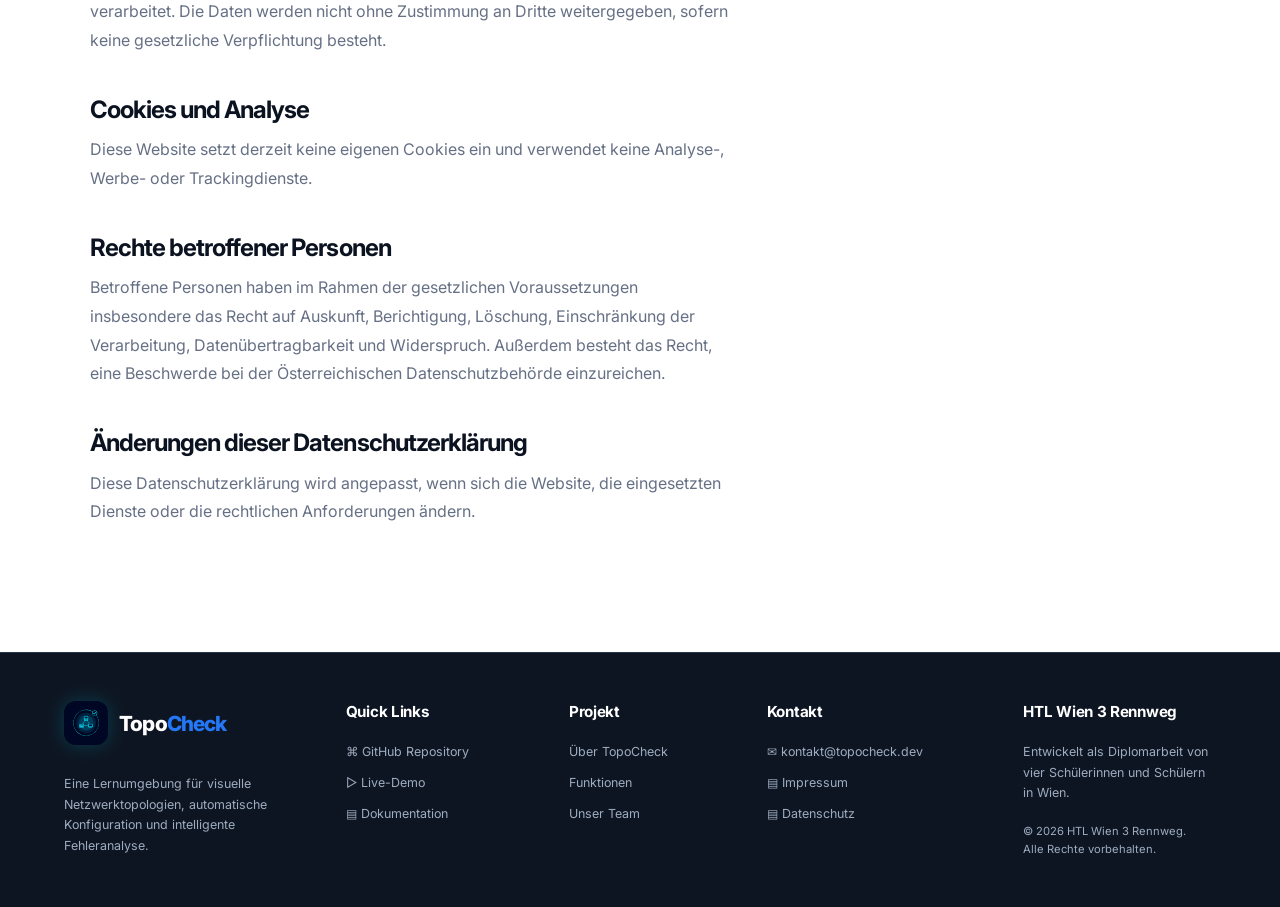
==== commit 38c46322: "Replace playground with live demo video placeholder" ====
--- a/datenschutz/index.html
+++ b/datenschutz/index.html
@@ -20,7 +20,7 @@
                 class="brand-logo" src="../assets/images/logo/TopoCheck_Logo_mitHintergrund.svg" alt=""><span class="brand-text"><span>T</span><span>o</span><span>p</span><span>o</span><span>C</span><span>h</span><span>e</span><span>c</span><span>k</span></span></a><button
             class="menu-button" type="button" aria-label="Navigation öffnen" aria-expanded="false"
             aria-controls="main-navigation"><span></span><span></span><span></span></button>
-        <nav class="main-nav" id="main-navigation"><a class="nav-home" href="../" aria-label="Startseite" title="Startseite"><svg viewBox="0 0 24 24" aria-hidden="true"><path d="M3 10.8 12 3l9 7.8v9.1a1.1 1.1 0 0 1-1.1 1.1h-5.2v-6.2H9.3V21H4.1A1.1 1.1 0 0 1 3 19.9Z"></path></svg></a><a href="../playground/">⌁ Playground</a><a href="../docs/">▤ Dokumentation</a></nav>
+        <nav class="main-nav" id="main-navigation"><a class="nav-home" href="../" aria-label="Startseite" title="Startseite"><svg viewBox="0 0 24 24" aria-hidden="true"><path d="M3 10.8 12 3l9 7.8v9.1a1.1 1.1 0 0 1-1.1 1.1h-5.2v-6.2H9.3V21H4.1A1.1 1.1 0 0 1 3 19.9Z"></path></svg></a><a href="../playground/">▷ Live-Demo</a><a href="../docs/">▤ Dokumentation</a></nav>
     </header>
     <main>
         <section class="page-hero">
@@ -36,10 +36,10 @@
             <p>Die Diplomarbeit TopoCheck entsteht an der HTL Wien 3 Rennweg. Die Schule ist weder Verantwortliche für diese Website oder die damit verbundene Datenverarbeitung noch Kontakt- oder Zustelladresse des Projektteams.</p>
 
             <h2>Hosting über GitHub Pages</h2>
-            <p>Diese Website wird über GitHub Pages bereitgestellt. Beim Aufruf der Website können durch GitHub technische Zugriffsdaten verarbeitet werden. Dazu können insbesondere IP-Adresse, Datum und Uhrzeit des Zugriffs, aufgerufene Seite, übertragene Datenmenge, Browsertyp und Betriebssystem gehören. Diese Verarbeitung ist für die sichere und zuverlässige Bereitstellung der Website erforderlich. Weitere Informationen enthält die <a href="https://docs.github.com/de/site-policy/privacy-policies/github-general-privacy-statement">Datenschutzerklärung von GitHub</a>.</p>
+            <p>Diese Website wird über GitHub Pages bereitgestellt. Beim Aufruf der Website können durch GitHub technische Zugriffsdaten verarbeitet werden. Dazu können insbesondere IP-Adresse, Datum und Uhrzeit des Zugriffs, aufgerufene Seite, übertragene Datenmenge, Browsertyp und Betriebssystem gehören. Diese Verarbeitung ist für die sichere und zuverlässige Bereitstellung der Website erforderlich. Weitere Informationen enthält die <a href="https://docs.github.com/de/site-policy/privacy-policies/github-general-privacy-statement" target="_blank" rel="noopener noreferrer">Datenschutzerklärung von GitHub</a>.</p>
 
             <h2>Google Fonts</h2>
-            <p>Zur einheitlichen Darstellung von Schriftarten verwendet diese Website Google Fonts. Die Schriftarten werden beim Seitenaufruf von Servern von Google geladen. Dabei wird insbesondere die IP-Adresse des verwendeten Geräts an Google übertragen. Anbieter ist Google Ireland Limited, Gordon House, Barrow Street, Dublin 4, Irland. Weitere Informationen enthält die <a href="https://policies.google.com/privacy?hl=de">Datenschutzerklärung von Google</a>.</p>
+            <p>Zur einheitlichen Darstellung von Schriftarten verwendet diese Website Google Fonts. Die Schriftarten werden beim Seitenaufruf von Servern von Google geladen. Dabei wird insbesondere die IP-Adresse des verwendeten Geräts an Google übertragen. Anbieter ist Google Ireland Limited, Gordon House, Barrow Street, Dublin 4, Irland. Weitere Informationen enthält die <a href="https://policies.google.com/privacy?hl=de" target="_blank" rel="noopener noreferrer">Datenschutzerklärung von Google</a>.</p>
 
             <h2>Speicherung der Farbschema-Auswahl</h2>
             <p>Wenn zwischen hellem und dunklem Design gewechselt wird, speichert die Website diese Auswahl im lokalen Speicher des Browsers. Dadurch bleibt die Einstellung bei einem späteren Besuch erhalten. Diese Information verbleibt auf dem verwendeten Gerät, enthält keine unmittelbar personenbezogenen Angaben und wird nicht an uns übertragen.</p>
@@ -59,7 +59,7 @@
     </main>
     <footer class="site-footer">
         <div class="footer-column footer-about"><a class="brand" href="../"><img class="brand-logo" src="../assets/images/logo/TopoCheck_Logo_mitHintergrund.svg" alt=""><span>Topo<em>Check</em></span></a><p>Eine Lernumgebung für visuelle Netzwerktopologien, automatische Konfiguration und intelligente Fehleranalyse.</p></div>
-        <div class="footer-column"><h3>Quick Links</h3><a href="https://github.com/TopoCheck/TopoCheck-Website">⌘ GitHub Repository</a><a href="../playground/">⌁ Playground</a><a href="../docs/">▤ Dokumentation</a></div>
+        <div class="footer-column"><h3>Quick Links</h3><a href="https://github.com/TopoCheck/TopoCheck-Extension" target="_blank" rel="noopener noreferrer">⌘ GitHub Repository</a><a href="../playground/">▷ Live-Demo</a><a href="../docs/">▤ Dokumentation</a></div>
         <div class="footer-column"><h3>Projekt</h3><a href="../#projekt">Über TopoCheck</a><a href="../#funktionen">Funktionen</a><a href="../#team">Unser Team</a></div>
         <div class="footer-column"><h3>Kontakt</h3><a href="mailto:kontakt@topocheck.dev">✉ kontakt@topocheck.dev</a><a href="../impressum/">▤ Impressum</a><a href="./">▤ Datenschutz</a></div>
         <div class="footer-column"><h3>HTL Wien 3 Rennweg</h3><p>Entwickelt als Diplomarbeit von vier Schülerinnen und Schülern in Wien.</p><p class="copyright">© <span data-current-year>2026</span> HTL Wien 3 Rennweg.<br>Alle Rechte vorbehalten.</p></div>
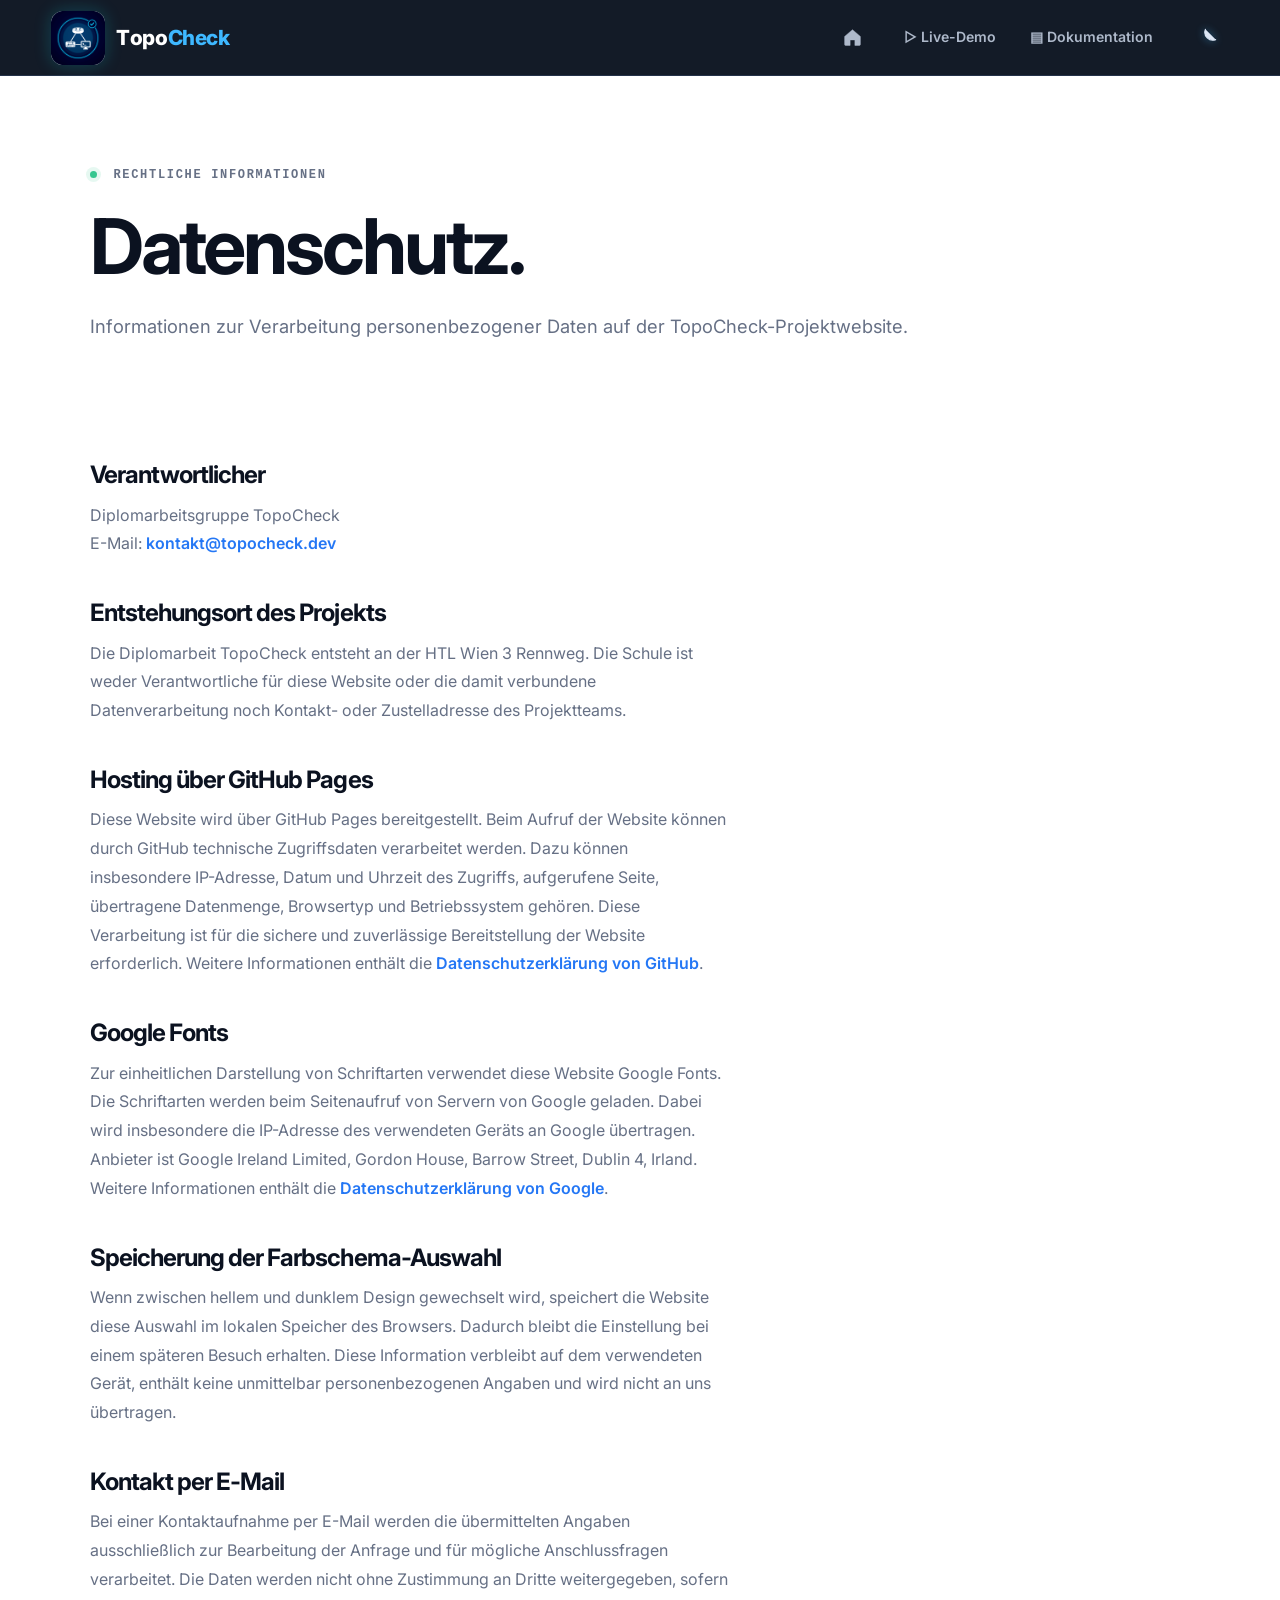
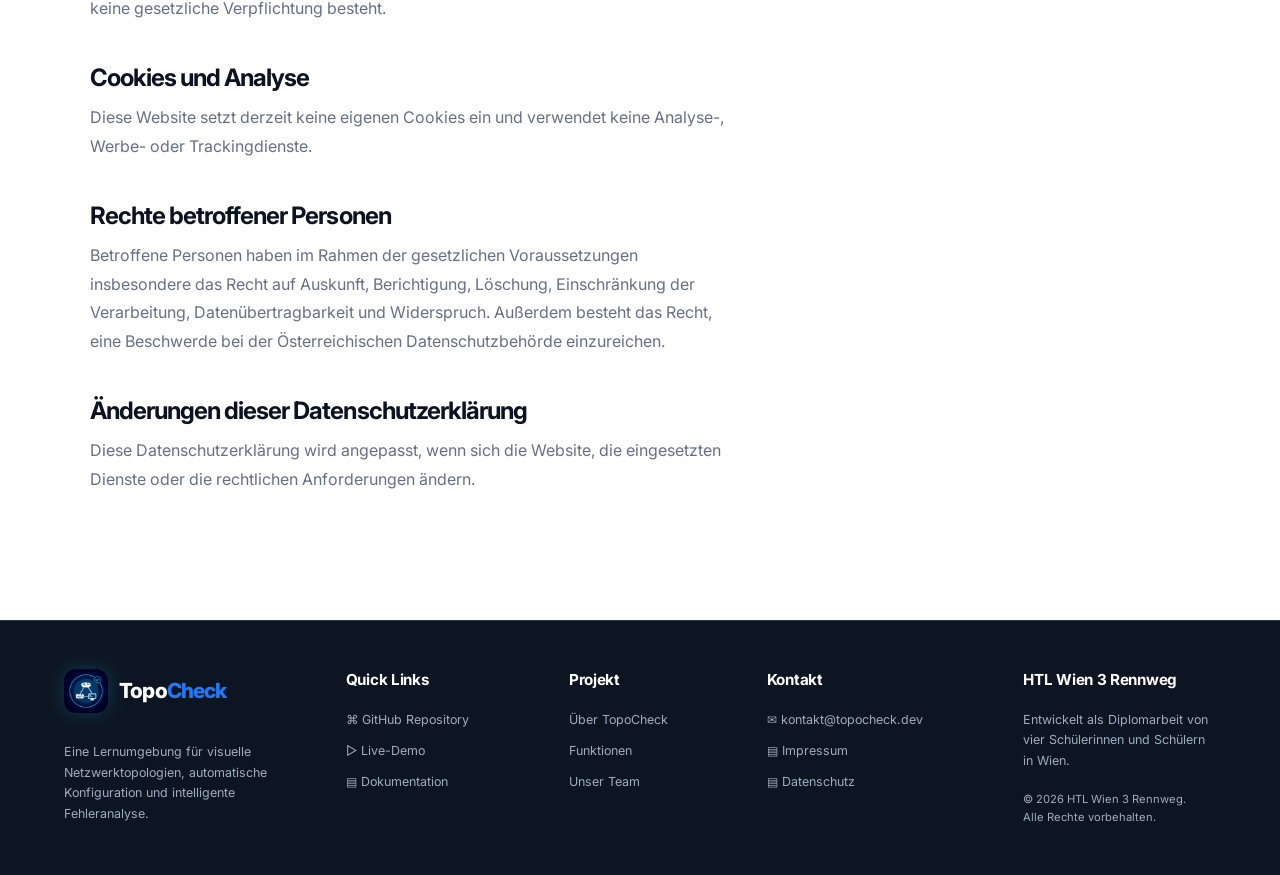
==== commit dd2fc6c4: "Replace website logo" ====
--- a/datenschutz/index.html
+++ b/datenschutz/index.html
@@ -5,7 +5,7 @@
     <meta name="viewport" content="width=device-width, initial-scale=1.0">
     <meta name="description" content="Datenschutzerklärung der TopoCheck Projektwebsite.">
     <title>Datenschutz | TopoCheck</title>
-    <link rel="icon" href="../assets/images/logo/TopoCheck_Logo_mitHintergrund.svg" type="image/svg+xml">
+    <link rel="icon" href="../assets/images/logo/dark_logo.jpeg" type="image/jpeg">
     <link rel="preconnect" href="https://fonts.googleapis.com">
     <link rel="preconnect" href="https://fonts.gstatic.com" crossorigin>
     <link href="https://fonts.googleapis.com/css2?family=IBM+Plex+Mono:wght@400;500;600&family=Inter:wght@400;500;600;700;800&display=swap" rel="stylesheet">
@@ -17,7 +17,7 @@
 </head>
 <body>
     <header class="site-header"><a class="brand" href="../" aria-label="TopoCheck Startseite"><img
-                class="brand-logo" src="../assets/images/logo/TopoCheck_Logo_mitHintergrund.svg" alt=""><span class="brand-text"><span>T</span><span>o</span><span>p</span><span>o</span><span>C</span><span>h</span><span>e</span><span>c</span><span>k</span></span></a><button
+                class="brand-logo" src="../assets/images/logo/dark_logo.jpeg" alt=""><span class="brand-text"><span>T</span><span>o</span><span>p</span><span>o</span><span>C</span><span>h</span><span>e</span><span>c</span><span>k</span></span></a><button
             class="menu-button" type="button" aria-label="Navigation öffnen" aria-expanded="false"
             aria-controls="main-navigation"><span></span><span></span><span></span></button>
         <nav class="main-nav" id="main-navigation"><a class="nav-home" href="../" aria-label="Startseite" title="Startseite"><svg viewBox="0 0 24 24" aria-hidden="true"><path d="M3 10.8 12 3l9 7.8v9.1a1.1 1.1 0 0 1-1.1 1.1h-5.2v-6.2H9.3V21H4.1A1.1 1.1 0 0 1 3 19.9Z"></path></svg></a><a href="../playground/">▷ Live-Demo</a><a href="../docs/">▤ Dokumentation</a></nav>
@@ -58,7 +58,7 @@
         </section>
     </main>
     <footer class="site-footer">
-        <div class="footer-column footer-about"><a class="brand" href="../"><img class="brand-logo" src="../assets/images/logo/TopoCheck_Logo_mitHintergrund.svg" alt=""><span>Topo<em>Check</em></span></a><p>Eine Lernumgebung für visuelle Netzwerktopologien, automatische Konfiguration und intelligente Fehleranalyse.</p></div>
+        <div class="footer-column footer-about"><a class="brand" href="../"><img class="brand-logo" src="../assets/images/logo/dark_logo.jpeg" alt=""><span>Topo<em>Check</em></span></a><p>Eine Lernumgebung für visuelle Netzwerktopologien, automatische Konfiguration und intelligente Fehleranalyse.</p></div>
         <div class="footer-column"><h3>Quick Links</h3><a href="https://github.com/TopoCheck/TopoCheck-Extension" target="_blank" rel="noopener noreferrer">⌘ GitHub Repository</a><a href="../playground/">▷ Live-Demo</a><a href="../docs/">▤ Dokumentation</a></div>
         <div class="footer-column"><h3>Projekt</h3><a href="../#projekt">Über TopoCheck</a><a href="../#funktionen">Funktionen</a><a href="../#team">Unser Team</a></div>
         <div class="footer-column"><h3>Kontakt</h3><a href="mailto:kontakt@topocheck.dev">✉ kontakt@topocheck.dev</a><a href="../impressum/">▤ Impressum</a><a href="./">▤ Datenschutz</a></div>
--- a/assets/css/components.css
+++ b/assets/css/components.css
@@ -317,7 +317,7 @@
 /* Unterseiten-Header */
 
 .page-hero {
-    max-width: 1000px;
+    max-width: 1250px;
     padding: 90px max(7vw, 24px) 60px;
 }
 
@@ -326,7 +326,7 @@
 }
 
 .page-hero>p:last-child {
-    max-width: 760px;
+    max-width: 1000px;
 
     color: var(--muted);
 
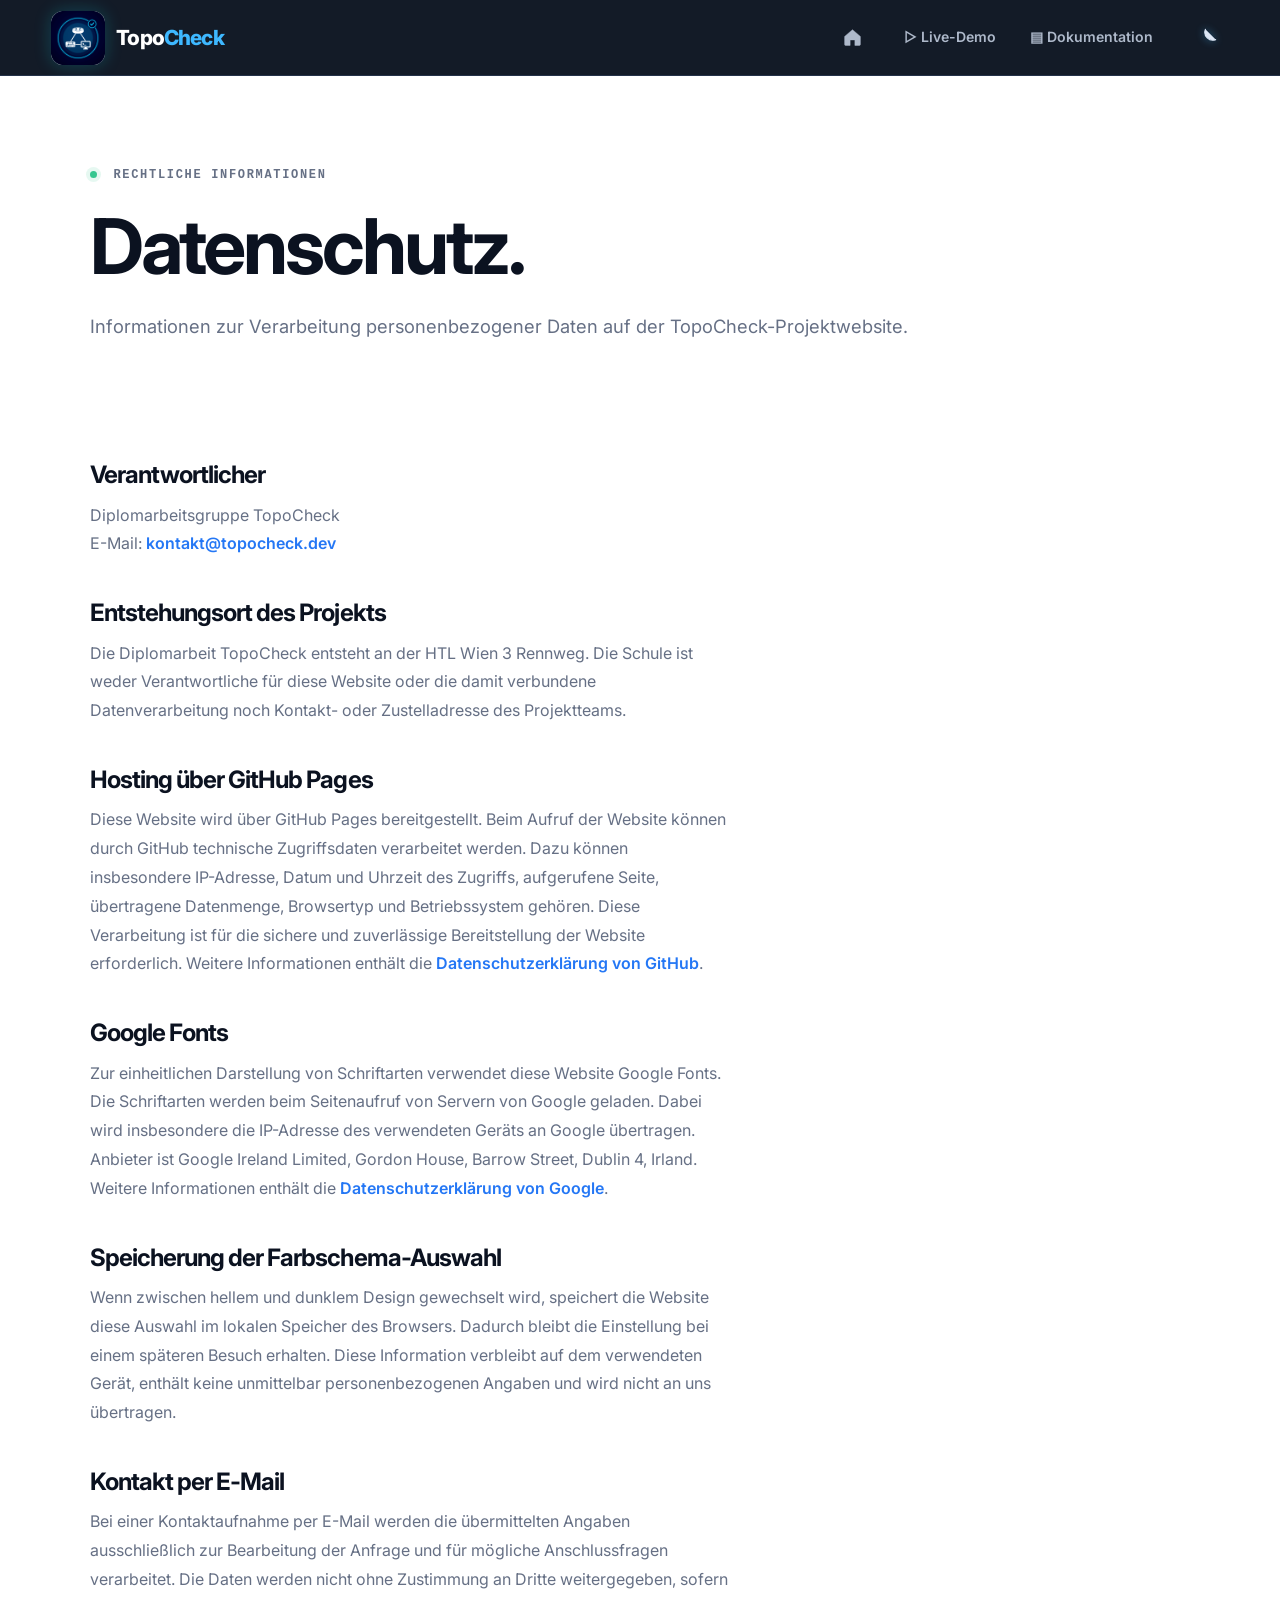
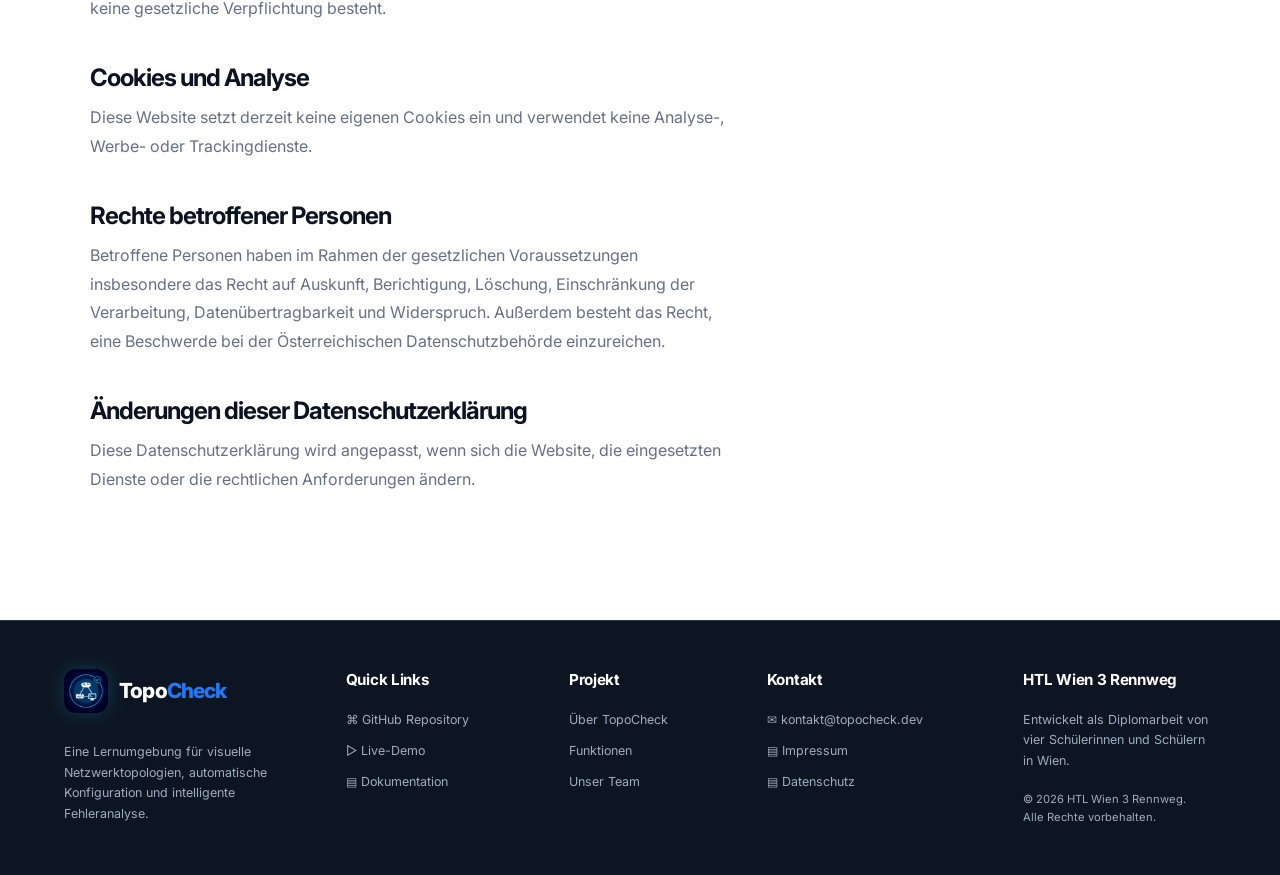
==== commit 77cbb183: "Refine responsive layout and expand documentation" ====
--- a/datenschutz/index.html
+++ b/datenschutz/index.html
@@ -9,15 +9,15 @@
     <link rel="preconnect" href="https://fonts.googleapis.com">
     <link rel="preconnect" href="https://fonts.gstatic.com" crossorigin>
     <link href="https://fonts.googleapis.com/css2?family=IBM+Plex+Mono:wght@400;500;600&family=Inter:wght@400;500;600;700;800&display=swap" rel="stylesheet">
-    <link rel="stylesheet" href="../assets/css/base.css?v=20260817-5">
-    <link rel="stylesheet" href="../assets/css/components.css?v=20260817-3">
+    <link rel="stylesheet" href="../assets/css/base.css?v=20261113-1">
+    <link rel="stylesheet" href="../assets/css/components.css?v=20261113-1">
     <link rel="stylesheet" href="../assets/css/animations.css?v=20260816-4">
-    <link rel="stylesheet" href="../assets/css/responsive.css?v=20260816-3">
+    <link rel="stylesheet" href="../assets/css/responsive.css?v=20261113-1">
     <script src="../assets/js/main.js?v=20260817-3" defer></script>
 </head>
 <body>
     <header class="site-header"><a class="brand" href="../" aria-label="TopoCheck Startseite"><img
-                class="brand-logo" src="../assets/images/logo/dark_logo.jpeg" alt=""><span class="brand-text"><span>T</span><span>o</span><span>p</span><span>o</span><span>C</span><span>h</span><span>e</span><span>c</span><span>k</span></span></a><button
+                class="brand-logo" src="../assets/images/logo/dark_logo.jpeg" alt=""><span class="brand-text">Topo<em>Check</em></span></a><button
             class="menu-button" type="button" aria-label="Navigation öffnen" aria-expanded="false"
             aria-controls="main-navigation"><span></span><span></span><span></span></button>
         <nav class="main-nav" id="main-navigation"><a class="nav-home" href="../" aria-label="Startseite" title="Startseite"><svg viewBox="0 0 24 24" aria-hidden="true"><path d="M3 10.8 12 3l9 7.8v9.1a1.1 1.1 0 0 1-1.1 1.1h-5.2v-6.2H9.3V21H4.1A1.1 1.1 0 0 1 3 19.9Z"></path></svg></a><a href="../playground/">▷ Live-Demo</a><a href="../docs/">▤ Dokumentation</a></nav>
--- a/assets/css/base.css
+++ b/assets/css/base.css
@@ -248,11 +248,6 @@
     box-shadow: 0 18px 40px rgba(0, 0, 0, 0.28);
 }
 
-[data-theme="dark"] .feature-card i {
-    color: var(--blue);
-    background: rgba(90, 156, 255, 0.12);
-}
-
 [data-theme="dark"] .path-card:not(.dark) {
     background:
         linear-gradient(145deg,
--- a/assets/css/components.css
+++ b/assets/css/components.css
@@ -54,32 +54,11 @@
 }
 
 .site-header .brand-text {
-    display: flex;
-    gap: .02em;
-}
-
-.site-header .brand-text > span {
-    display: inline-block;
     color: #ffffff;
-    animation: brand-float 6s ease-in-out infinite;
-}
-
-.site-header .brand-text > span:nth-child(n + 5) {
+}
+
+.site-header .brand-text em {
     color: #3eb8ff;
-}
-
-.site-header .brand-text > span:nth-child(2) { animation-delay: .3s; }
-.site-header .brand-text > span:nth-child(3) { animation-delay: .6s; }
-.site-header .brand-text > span:nth-child(4) { animation-delay: .9s; }
-.site-header .brand-text > span:nth-child(5) { animation-delay: 1.2s; }
-.site-header .brand-text > span:nth-child(6) { animation-delay: 1.5s; }
-.site-header .brand-text > span:nth-child(7) { animation-delay: 1.8s; }
-.site-header .brand-text > span:nth-child(8) { animation-delay: 2.1s; }
-.site-header .brand-text > span:nth-child(9) { animation-delay: 2.4s; }
-
-@keyframes brand-float {
-    0%, 100% { transform: translateY(0); }
-    50% { transform: translateY(-10px); }
 }
 
 /* Hauptnavigation */
@@ -298,18 +277,13 @@
 /* Bereichsüberschriften */
 
 .section-heading {
-    display: flex;
-    align-items: end;
-    justify-content: space-between;
-    gap: 40px;
-
     max-width: var(--max);
     margin: 0 auto 54px;
 }
 
 .section-heading>p {
-    max-width: 390px;
-    margin-bottom: 14px;
+    max-width: 620px;
+    margin: 16px 0 0;
 
     color: var(--muted);
 }
@@ -508,11 +482,6 @@
 
     .main-nav .nav-contact {
         padding: 11px 12px;
-    }
-
-    .section-heading {
-        flex-direction: column;
-        align-items: flex-start;
     }
 }
 
@@ -583,8 +552,4 @@
     .site-footer {
         transition: none;
     }
-
-    .site-header .brand-text > span {
-        animation: none;
-    }
-}
+}
--- a/assets/css/responsive.css
+++ b/assets/css/responsive.css
@@ -52,24 +52,10 @@
         transform: none
     }
 
-    .intro {
-        grid-template-columns: 1fr;
-        gap: 20px
-    }
-
-    .intro-copy {
-        padding-top: 0
-    }
-
     .feature-grid,
     .team-grid,
     .roadmap-grid {
         grid-template-columns: 1fr 1fr
-    }
-
-    .section-heading {
-        align-items: start;
-        flex-direction: column
     }
 
     .path-grid {
@@ -154,7 +140,7 @@
     }
 
     .topology-graph {
-        inset-inline: 8px
+        margin-inline: 8px
     }
 
     .device {
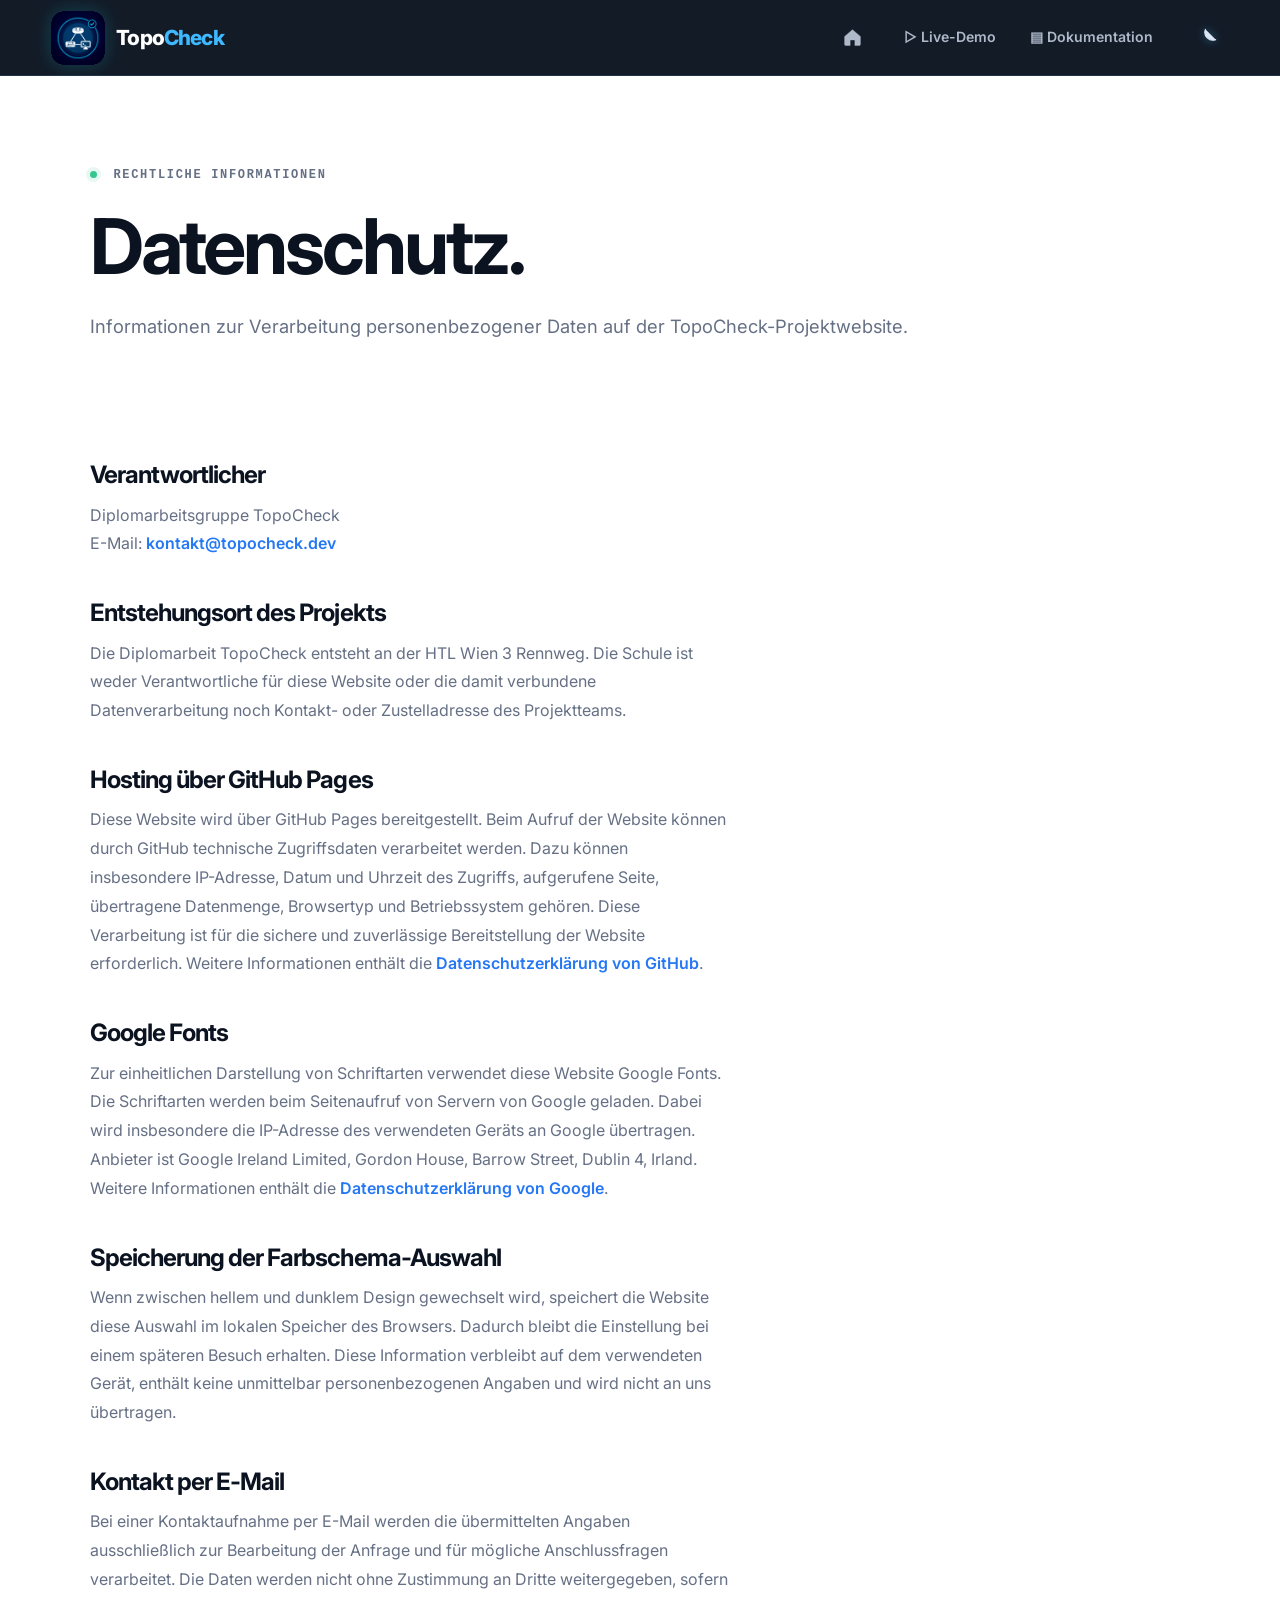
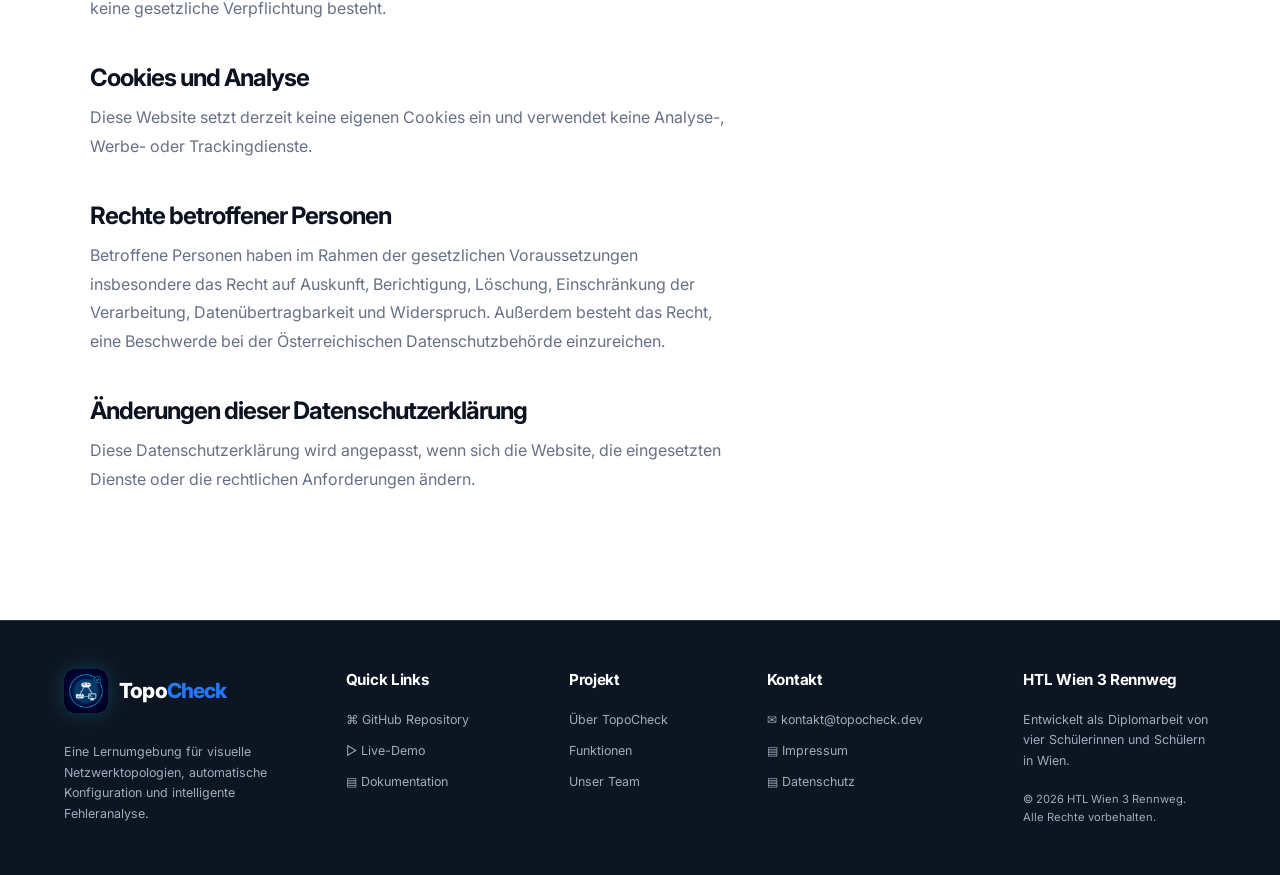
==== commit 50004203: "Clip white corners from website logo" ====
--- a/datenschutz/index.html
+++ b/datenschutz/index.html
@@ -10,7 +10,7 @@
     <link rel="preconnect" href="https://fonts.gstatic.com" crossorigin>
     <link href="https://fonts.googleapis.com/css2?family=IBM+Plex+Mono:wght@400;500;600&family=Inter:wght@400;500;600;700;800&display=swap" rel="stylesheet">
     <link rel="stylesheet" href="../assets/css/base.css?v=20261113-1">
-    <link rel="stylesheet" href="../assets/css/components.css?v=20261113-1">
+    <link rel="stylesheet" href="../assets/css/components.css?v=20261113-2">
     <link rel="stylesheet" href="../assets/css/animations.css?v=20260816-4">
     <link rel="stylesheet" href="../assets/css/responsive.css?v=20261113-1">
     <script src="../assets/js/main.js?v=20260817-3" defer></script>
--- a/assets/css/components.css
+++ b/assets/css/components.css
@@ -42,7 +42,7 @@
     width: 44px;
     height: 44px;
     object-fit: contain;
-    border-radius: 12px;
+    border-radius: 25%;
     image-rendering: auto;
     filter: contrast(1.12) saturate(1.12);
     box-shadow: 0 0 18px rgba(25, 210, 238, .2);
